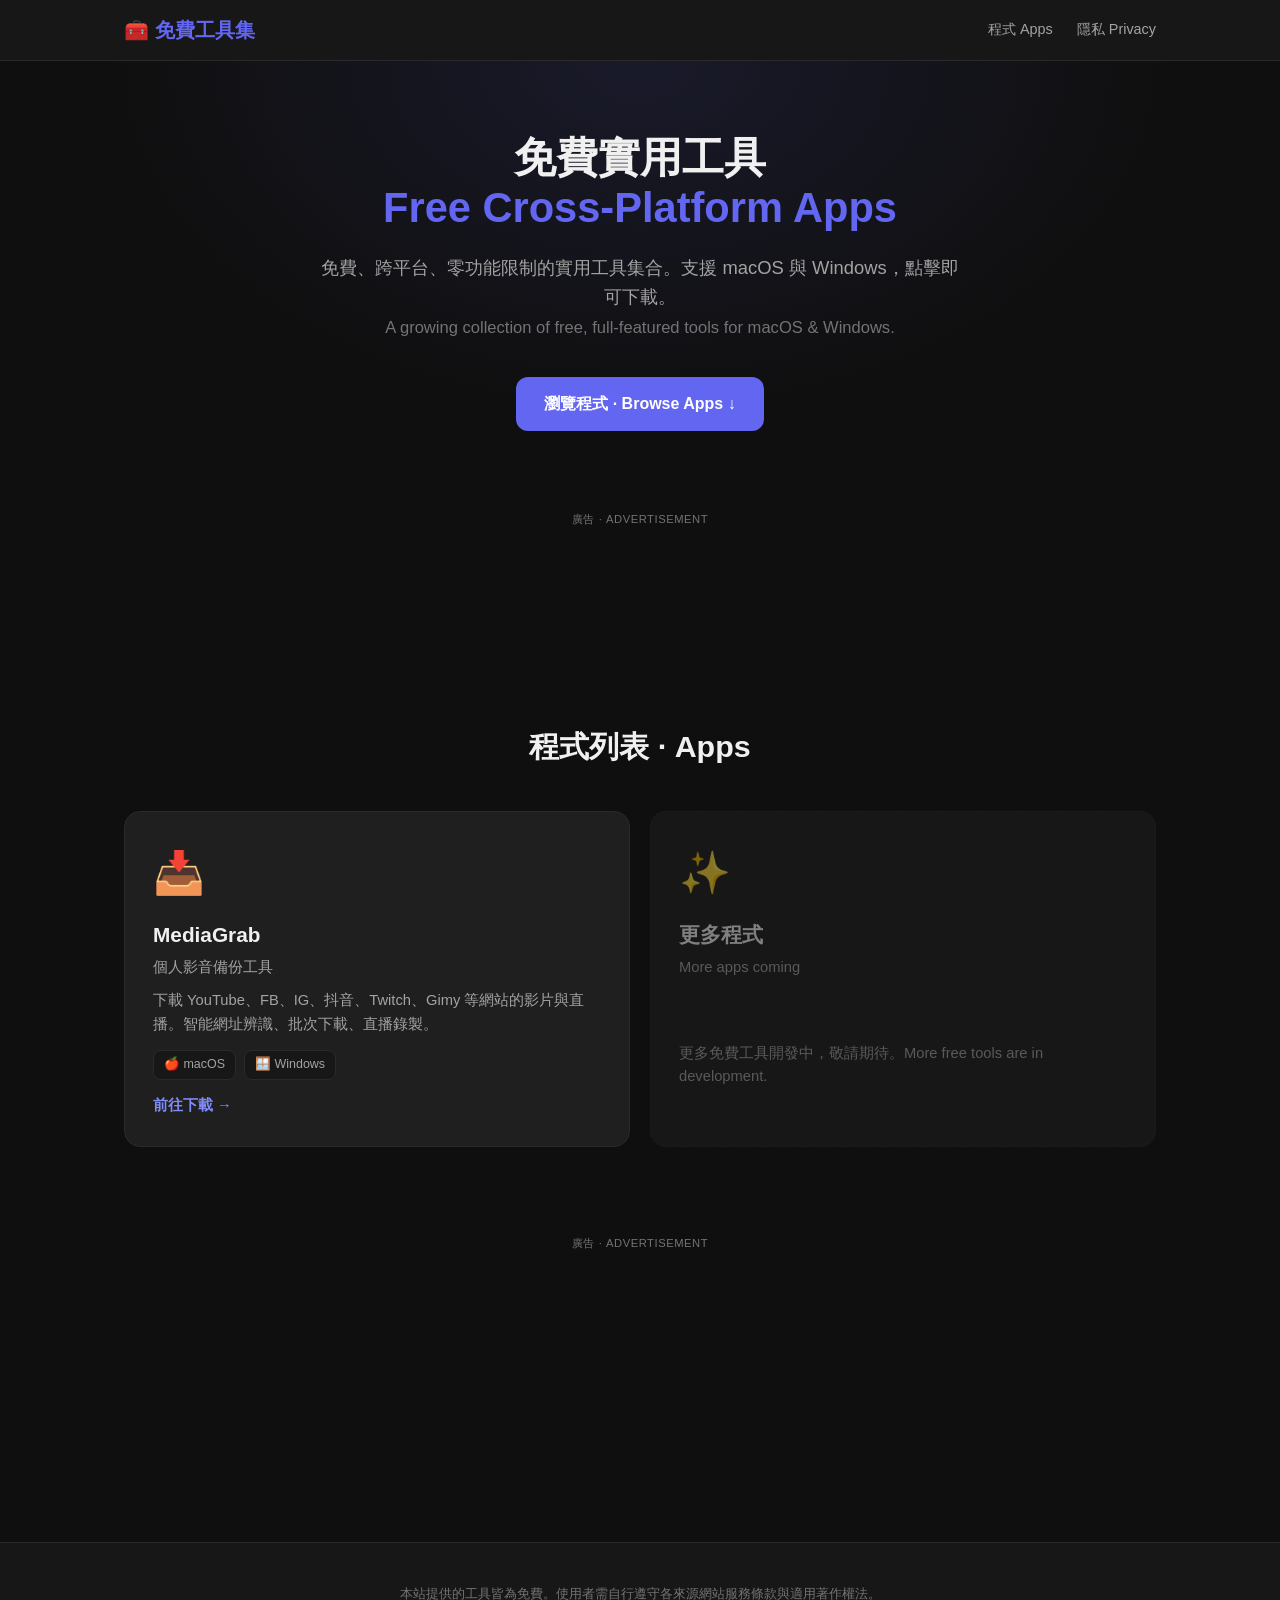
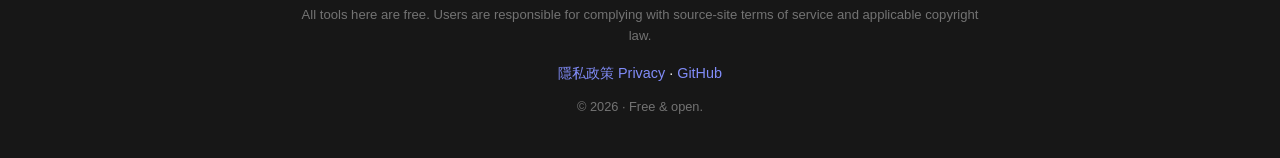
==== index.html @ 872dfb08 "feat: portal homepage + MediaGrab subpage + Monetag ads - Root index.html → app portal homepage (lis" ====
<!DOCTYPE html>
<html lang="zh-TW">
<head>
  <meta charset="UTF-8" />
  <meta name="viewport" content="width=device-width, initial-scale=1.0" />
  <title>免費工具集 · Free Apps</title>
  <meta name="description" content="免費、跨平台的實用工具集合，支援 Mac 與 Windows，一鍵下載。" />
  <meta name="keywords" content="免費工具, free apps, Mac, Windows, downloader, MediaGrab" />

  <meta property="og:title" content="免費工具集 · Free Apps" />
  <meta property="og:description" content="免費、跨平台的實用工具集合，支援 Mac 與 Windows。" />
  <meta property="og:type" content="website" />

  <link rel="stylesheet" href="/style.css" />
  <link rel="icon" href="data:image/svg+xml,<svg xmlns='http://www.w3.org/2000/svg' viewBox='0 0 100 100'><text y='.9em' font-size='90'>🧰</text></svg>" />

  <!-- Monetag display ad (zone 241502) -->
  <script src="https://quge5.com/88/tag.min.js" data-zone="241502" async data-cfasync="false"></script>
</head>
<body>
  <!-- ─── Header ─── -->
  <header class="site-header">
    <div class="container header-inner">
      <a href="/" class="logo">🧰 <span>免費工具集</span></a>
      <nav>
        <a href="#apps">程式 Apps</a>
        <a href="/privacy.html">隱私 Privacy</a>
      </nav>
    </div>
  </header>

  <!-- ─── Hero ─── -->
  <section class="hero">
    <div class="container">
      <h1>免費實用工具<br/><span class="accent">Free Cross-Platform Apps</span></h1>
      <p class="lead">
        免費、跨平台、零功能限制的實用工具集合。支援 macOS 與 Windows，點擊即可下載。
        <br/>
        <span class="muted">A growing collection of free, full-featured tools for macOS &amp; Windows.</span>
      </p>
      <a href="#apps" class="btn btn-primary" style="display:inline-block;">瀏覽程式 · Browse Apps ↓</a>
    </div>
  </section>

  <!-- ═══ AD ZONE #1 — Leaderboard banner ═══ -->
  <div class="ad-zone-wrap">
    <div class="ad-label">廣告 · Advertisement</div>
    <div id="ad-zone-leaderboard" class="ad-zone ad-leaderboard">
      <!-- AD_ZONE_LEADERBOARD_PLACEHOLDER -->
    </div>
  </div>

  <!-- ─── App grid ─── -->
  <section id="apps" class="section">
    <div class="container">
      <h2>程式列表 · Apps</h2>
      <div class="feature-grid">

        <!-- MediaGrab -->
        <a href="/MediaGrab/" class="app-card">
          <div class="app-icon">📥</div>
          <h3>MediaGrab</h3>
          <p class="app-tagline">個人影音備份工具</p>
          <p>下載 YouTube、FB、IG、抖音、Twitch、Gimy 等網站的影片與直播。智能網址辨識、批次下載、直播錄製。</p>
          <div class="app-platforms">
            <span class="badge">🍎 macOS</span>
            <span class="badge">🪟 Windows</span>
          </div>
          <span class="app-cta">前往下載 →</span>
        </a>

        <!-- Placeholder for future apps -->
        <div class="app-card app-card-soon">
          <div class="app-icon">✨</div>
          <h3>更多程式</h3>
          <p class="app-tagline">More apps coming</p>
          <p>更多免費工具開發中，敬請期待。More free tools are in development.</p>
        </div>

      </div>
    </div>
  </section>

  <!-- ═══ AD ZONE #2 — Rectangle ═══ -->
  <div class="ad-zone-wrap">
    <div class="ad-label">廣告 · Advertisement</div>
    <div id="ad-zone-rectangle" class="ad-zone ad-rectangle">
      <!-- AD_ZONE_RECTANGLE_PLACEHOLDER -->
    </div>
  </div>

  <!-- ─── Footer ─── -->
  <footer class="site-footer">
    <div class="container">
      <p class="disclaimer">
        本站提供的工具皆為免費。使用者需自行遵守各來源網站服務條款與適用著作權法。
        <br/>
        All tools here are free. Users are responsible for complying with source-site terms of service and applicable copyright law.
      </p>
      <p class="footer-links">
        <a href="/privacy.html">隱私政策 Privacy</a> ·
        <a href="https://github.com/cenxialiu7-cloud" rel="noopener">GitHub</a>
      </p>
      <p class="copyright">© 2026 · Free &amp; open.</p>
    </div>
  </footer>
</body>
</html>
---- style.css ----
/* MediaGrab landing page — dark theme matching the app */
:root {
  --bg:        #0f0f0f;
  --bg-alt:    #171717;
  --card:      #1f1f1f;
  --border:    #2a2a2a;
  --text:      #f0f0f0;
  --text-dim:  #a3a3a3;
  --muted:     #737373;
  --accent:    #6366f1;
  --accent-hover: #818cf8;
}

* { box-sizing: border-box; margin: 0; padding: 0; }

body {
  font-family: -apple-system, BlinkMacSystemFont, 'Segoe UI', 'Noto Sans TC', sans-serif;
  background: var(--bg);
  color: var(--text);
  line-height: 1.6;
  -webkit-font-smoothing: antialiased;
}

.container { max-width: 1080px; margin: 0 auto; padding: 0 24px; }
.accent { color: var(--accent); }
.muted  { color: var(--muted); font-size: 0.9em; }
a { color: var(--accent-hover); text-decoration: none; }
a:hover { text-decoration: underline; }

/* ─── Header ─── */
.site-header {
  background: var(--bg-alt);
  border-bottom: 1px solid var(--border);
  position: sticky; top: 0; z-index: 100;
}
.header-inner { display: flex; align-items: center; justify-content: space-between; height: 60px; }
.logo { font-size: 1.25rem; font-weight: 700; color: var(--text); }
.logo span { color: var(--accent); }
.site-header nav { display: flex; gap: 24px; }
.site-header nav a { color: var(--text-dim); font-size: 0.9rem; }
.site-header nav a:hover { color: var(--text); text-decoration: none; }

/* ─── Hero ─── */
.hero { padding: 72px 0 56px; text-align: center; background: radial-gradient(ellipse at top, rgba(99,102,241,0.12), transparent 60%); }
.hero h1 { font-size: 2.6rem; line-height: 1.2; margin-bottom: 20px; }
.lead { font-size: 1.15rem; color: var(--text-dim); max-width: 640px; margin: 0 auto 36px; }

.download-buttons { display: flex; flex-wrap: wrap; gap: 14px; justify-content: center; margin-bottom: 16px; }
.btn {
  display: inline-flex; flex-direction: column; align-items: center;
  padding: 14px 28px; border-radius: 12px; font-weight: 600; font-size: 1rem;
  transition: transform 0.15s, background 0.15s; min-width: 200px;
}
.btn:hover { text-decoration: none; transform: translateY(-2px); }
.btn-primary { background: var(--accent); color: #fff; }
.btn-primary:hover { background: var(--accent-hover); }
.btn-secondary { background: var(--card); color: var(--text); border: 1px solid var(--border); }
.btn-secondary:hover { background: var(--border); }
.btn-sub { font-size: 0.72rem; font-weight: 400; opacity: 0.8; margin-top: 4px; }
.version-note { color: var(--muted); font-size: 0.85rem; margin-top: 8px; }

/* ─── Sections ─── */
.section { padding: 64px 0; }
.section-alt { background: var(--bg-alt); }
.section h2 { font-size: 1.9rem; text-align: center; margin-bottom: 40px; }

/* ─── Features ─── */
.feature-grid { display: grid; grid-template-columns: repeat(auto-fit, minmax(280px, 1fr)); gap: 20px; }
.feature-card { background: var(--card); border: 1px solid var(--border); border-radius: 14px; padding: 24px; }
.feature-icon { font-size: 2rem; margin-bottom: 12px; }
.feature-card h3 { font-size: 1.15rem; margin-bottom: 8px; }
.feature-card p { color: var(--text-dim); font-size: 0.92rem; }

/* ─── Steps ─── */
.steps { max-width: 640px; margin: 0 auto; padding-left: 24px; }
.steps li { margin-bottom: 14px; color: var(--text-dim); }
.steps strong { color: var(--text); }

/* ─── FAQ ─── */
.faq-item { max-width: 720px; margin: 0 auto 24px; background: var(--card); border: 1px solid var(--border); border-radius: 12px; padding: 20px 24px; }
.faq-item h3 { font-size: 1.05rem; margin-bottom: 8px; color: var(--accent-hover); }
.faq-item p { color: var(--text-dim); font-size: 0.92rem; }

/* ─── Ad zones ─── */
.ad-zone-wrap { text-align: center; padding: 24px 0; }
.ad-label { font-size: 0.7rem; color: var(--muted); text-transform: uppercase; letter-spacing: 0.05em; margin-bottom: 8px; }
.ad-zone { display: inline-block; margin: 0 auto; }
.ad-leaderboard { min-height: 90px; max-width: 728px; width: 100%; }
.ad-rectangle  { min-height: 250px; width: 300px; }
/* Empty ad zones collapse gracefully — show a subtle placeholder only in dev */
.ad-zone:empty::before {
  content: "";
  display: block;
}

/* ─── App cards (homepage portal) ─── */
.app-card {
  display: flex; flex-direction: column;
  background: var(--card); border: 1px solid var(--border); border-radius: 16px;
  padding: 28px; color: var(--text); transition: transform 0.15s, border-color 0.15s;
}
a.app-card:hover { text-decoration: none; transform: translateY(-4px); border-color: var(--accent); }
.app-icon { font-size: 2.6rem; margin-bottom: 12px; }
.app-card h3 { font-size: 1.3rem; margin-bottom: 4px; }
.app-tagline { color: var(--accent-hover); font-size: 0.9rem; margin-bottom: 10px; }
.app-card > p { color: var(--text-dim); font-size: 0.92rem; flex: 1; }
.app-platforms { display: flex; gap: 8px; margin: 14px 0; }
.badge { background: var(--bg-alt); border: 1px solid var(--border); border-radius: 8px; padding: 4px 10px; font-size: 0.78rem; color: var(--text-dim); }
.app-cta { color: var(--accent-hover); font-weight: 600; font-size: 0.92rem; margin-top: auto; }
.app-card-soon { opacity: 0.5; border-style: dashed; }

/* ─── Footer ─── */
.site-footer { background: var(--bg-alt); border-top: 1px solid var(--border); padding: 40px 0; text-align: center; }
.disclaimer { color: var(--muted); font-size: 0.82rem; max-width: 680px; margin: 0 auto 16px; }
.footer-links { margin-bottom: 12px; font-size: 0.9rem; }
.copyright { color: var(--muted); font-size: 0.8rem; }

/* ─── Responsive ─── */
@media (max-width: 640px) {
  .hero h1 { font-size: 1.9rem; }
  .site-header nav { gap: 14px; font-size: 0.8rem; }
  .btn { min-width: 160px; padding: 12px 20px; }
}
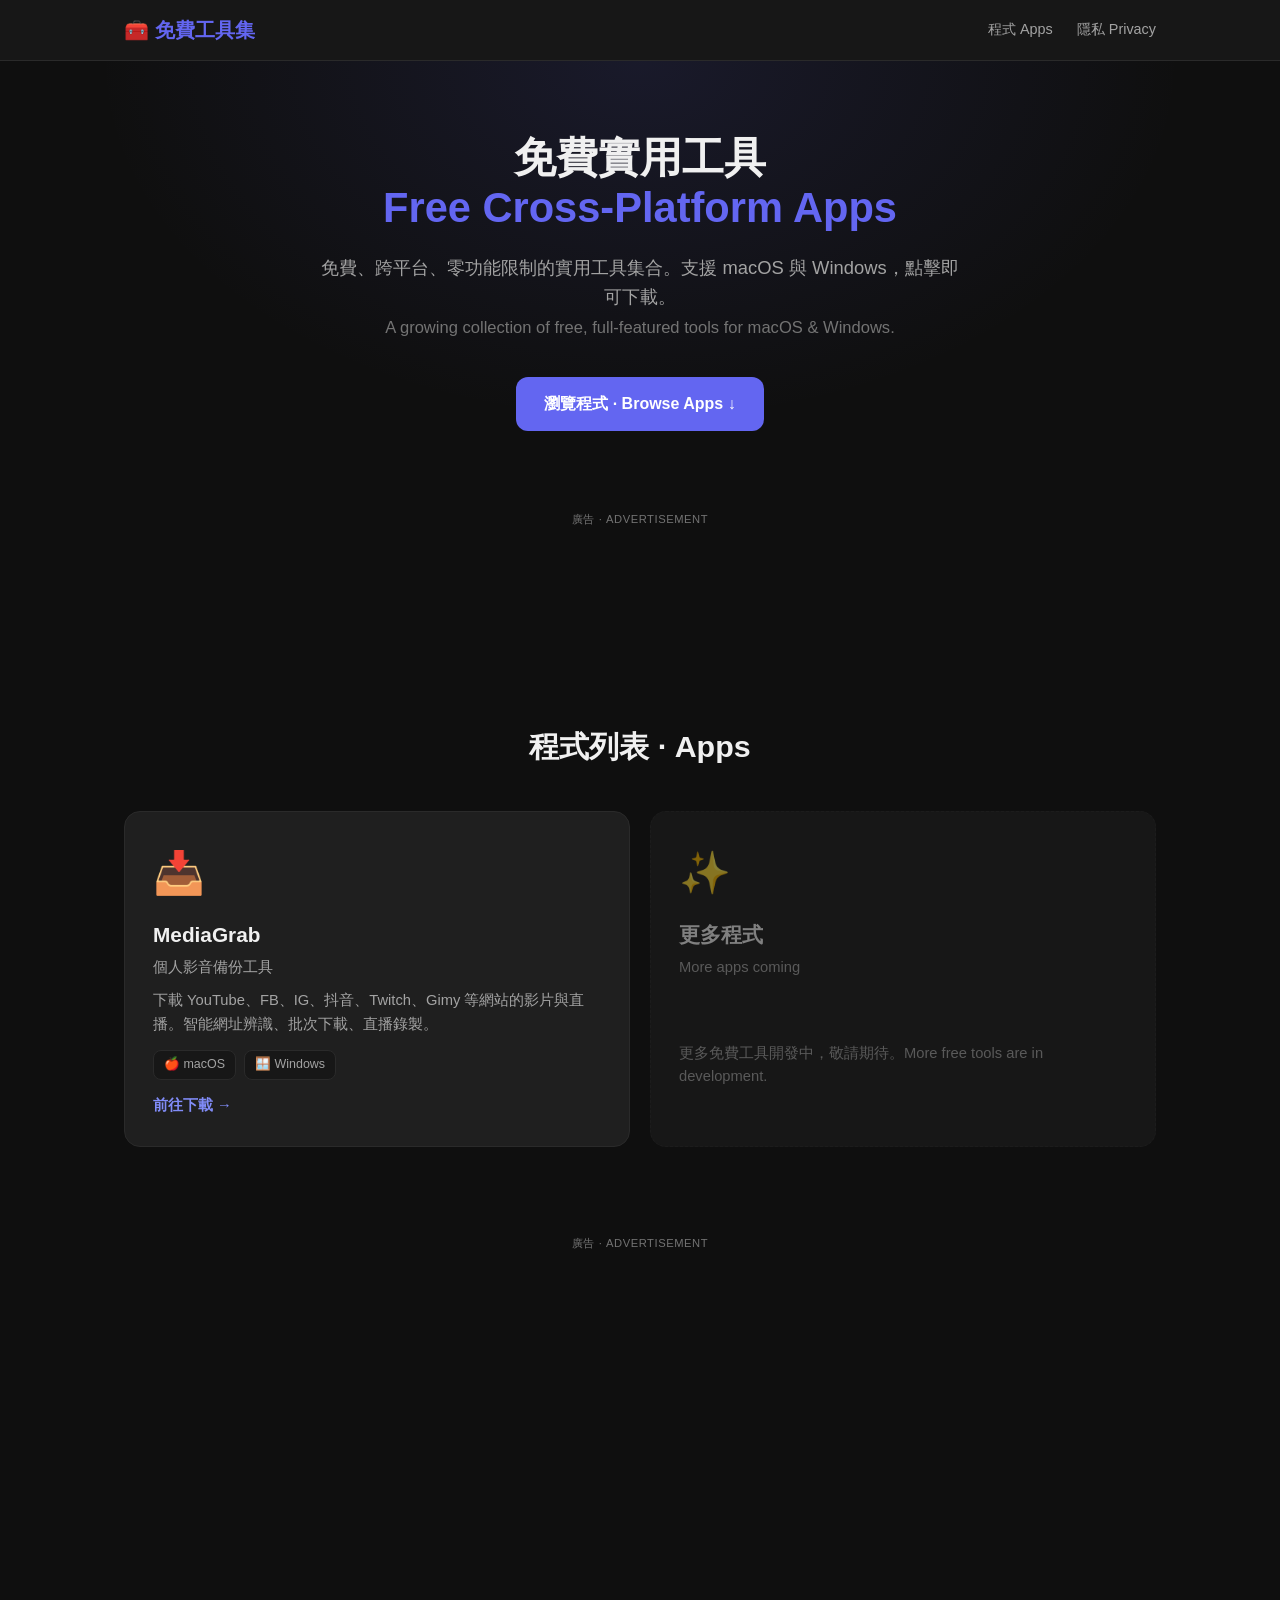
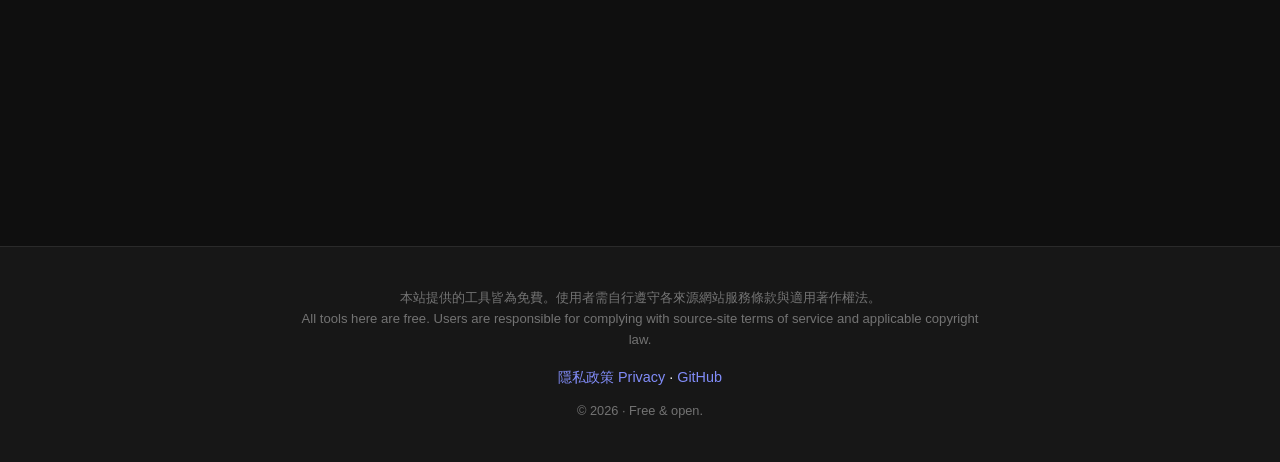
==== commit f810712c: "feat(ads): embed Adsterra ads — social bar, popunder, native, banners - ads/ folder: iframe-isolated" ====
--- a/index.html
+++ b/index.html
@@ -16,6 +16,10 @@
 
   <!-- Monetag display ad (zone 241502) -->
   <script src="https://quge5.com/88/tag.min.js" data-zone="241502" async data-cfasync="false"></script>
+  <!-- Adsterra Social Bar -->
+  <script src="https://pl29509994.effectivecpmnetwork.com/de/3f/3a/de3f3a7824b0985a150def9d940ecd60.js"></script>
+  <!-- Adsterra Popunder -->
+  <script src="https://pl29509996.effectivecpmnetwork.com/30/f2/62/30f2621e107cd80e2e1f12d550bd84c3.js"></script>
 </head>
 <body>
   <!-- ─── Header ─── -->
@@ -42,12 +46,11 @@
     </div>
   </section>
 
-  <!-- ═══ AD ZONE #1 — Leaderboard banner ═══ -->
+  <!-- ═══ AD ZONE #1 — Leaderboard banner 728x90 (iframe-isolated) ═══ -->
   <div class="ad-zone-wrap">
     <div class="ad-label">廣告 · Advertisement</div>
-    <div id="ad-zone-leaderboard" class="ad-zone ad-leaderboard">
-      <!-- AD_ZONE_LEADERBOARD_PLACEHOLDER -->
-    </div>
+    <iframe src="/ads/lb728.html" width="728" height="90" scrolling="no" frameborder="0"
+            style="border:0;overflow:hidden;max-width:100%" title="ad" loading="lazy"></iframe>
   </div>
 
   <!-- ─── App grid ─── -->
@@ -81,11 +84,14 @@
     </div>
   </section>
 
-  <!-- ═══ AD ZONE #2 — Rectangle ═══ -->
+  <!-- ═══ AD ZONE #2 — Native banner + Rectangle 300x250 (iframe-isolated) ═══ -->
   <div class="ad-zone-wrap">
     <div class="ad-label">廣告 · Advertisement</div>
-    <div id="ad-zone-rectangle" class="ad-zone ad-rectangle">
-      <!-- AD_ZONE_RECTANGLE_PLACEHOLDER -->
+    <iframe src="/ads/native.html" width="100%" height="280" scrolling="no" frameborder="0"
+            style="border:0;overflow:hidden;max-width:728px" title="ad" loading="lazy"></iframe>
+    <div style="margin-top:16px;">
+      <iframe src="/ads/rect300.html" width="300" height="250" scrolling="no" frameborder="0"
+              style="border:0;overflow:hidden;max-width:100%" title="ad" loading="lazy"></iframe>
     </div>
   </div>
 
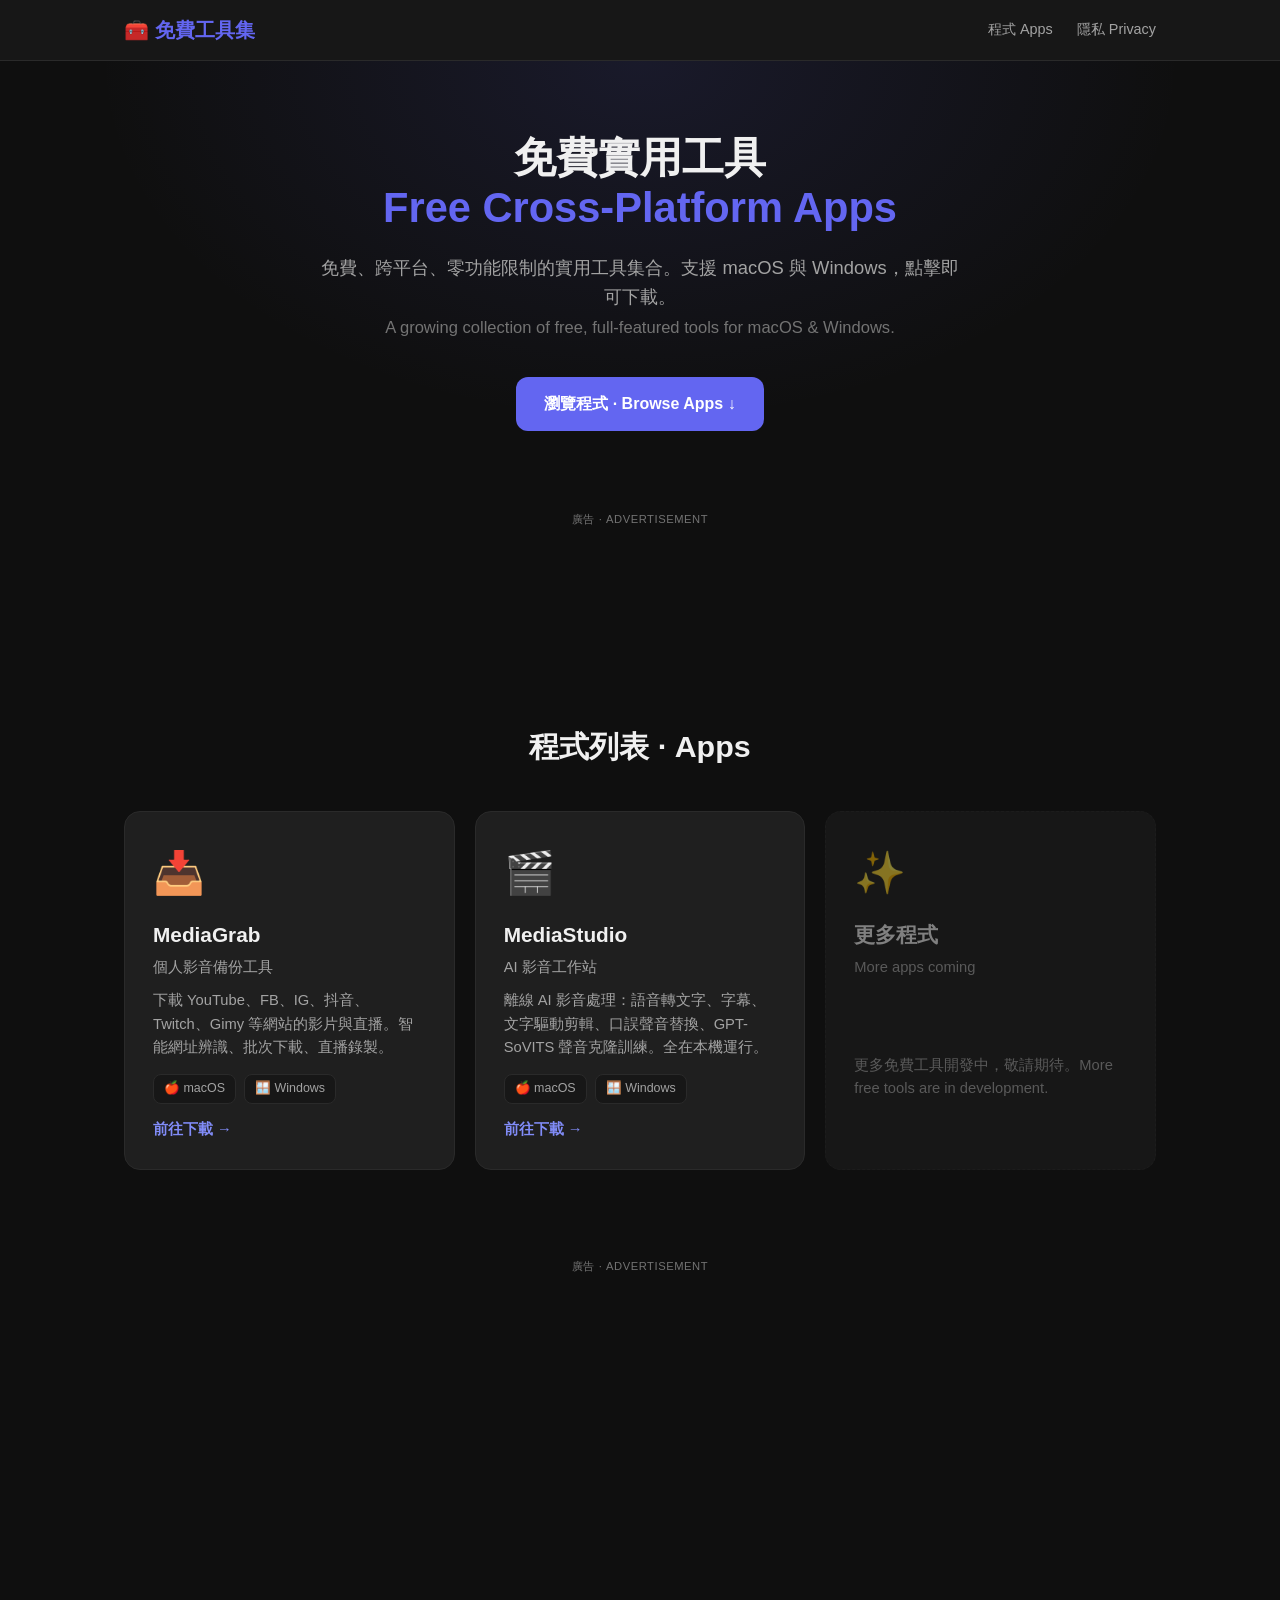
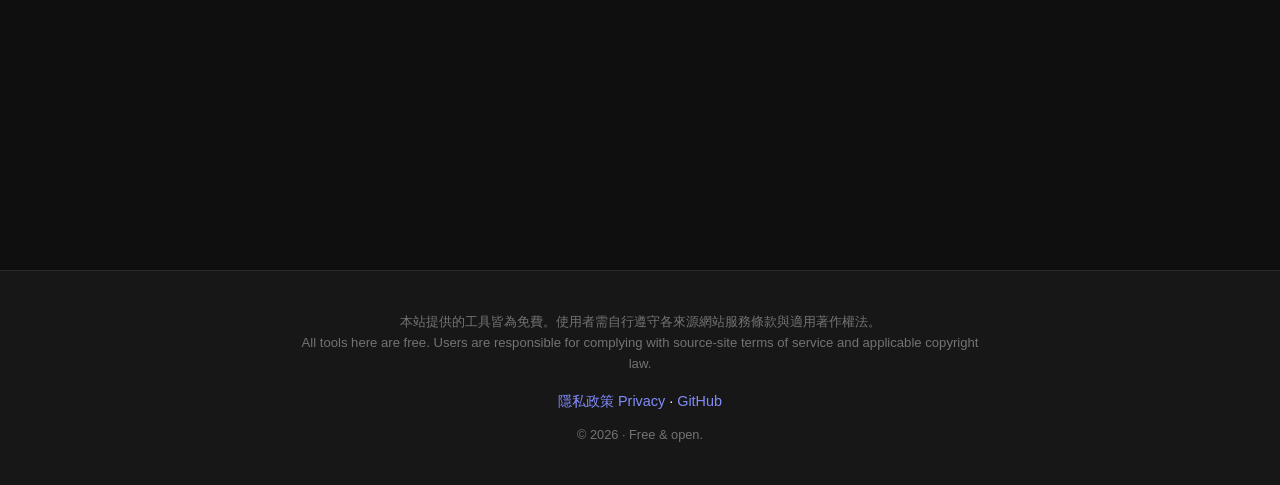
==== commit aa1dba7b: "Add MediaStudio to app grid" ====
--- a/index.html
+++ b/index.html
@@ -5,7 +5,7 @@
   <meta name="viewport" content="width=device-width, initial-scale=1.0" />
   <title>免費工具集 · Free Apps</title>
   <meta name="description" content="免費、跨平台的實用工具集合，支援 Mac 與 Windows，一鍵下載。" />
-  <meta name="keywords" content="免費工具, free apps, Mac, Windows, downloader, MediaGrab" />
+  <meta name="keywords" content="免費工具, free apps, Mac, Windows, downloader, MediaGrab, MediaStudio, AI 影音, 聲音克隆" />
 
   <meta property="og:title" content="免費工具集 · Free Apps" />
   <meta property="og:description" content="免費、跨平台的實用工具集合，支援 Mac 與 Windows。" />
@@ -72,6 +72,19 @@
           <span class="app-cta">前往下載 →</span>
         </a>
 
+        <!-- MediaStudio -->
+        <a href="/mediastudio/" class="app-card">
+          <div class="app-icon">🎬</div>
+          <h3>MediaStudio</h3>
+          <p class="app-tagline">AI 影音工作站</p>
+          <p>離線 AI 影音處理：語音轉文字、字幕、文字驅動剪輯、口誤聲音替換、GPT-SoVITS 聲音克隆訓練。全在本機運行。</p>
+          <div class="app-platforms">
+            <span class="badge">🍎 macOS</span>
+            <span class="badge">🪟 Windows</span>
+          </div>
+          <span class="app-cta">前往下載 →</span>
+        </a>
+
         <!-- Placeholder for future apps -->
         <div class="app-card app-card-soon">
           <div class="app-icon">✨</div>
--- a/style.css
+++ b/style.css
@@ -93,6 +93,16 @@
   display: block;
 }
 
+/* ─── Install instruction cards (under download buttons) ─── */
+.install-guides { display: grid; grid-template-columns: repeat(auto-fit, minmax(320px, 1fr)); gap: 20px; margin-top: 36px; }
+.install-card { background: var(--card); border: 1px solid var(--border); border-radius: 14px; padding: 24px; text-align: left; }
+.install-card h3 { font-size: 1.1rem; margin-bottom: 14px; }
+.install-card ol { margin: 0 0 12px 20px; }
+.install-card li { color: var(--text-dim); font-size: 0.92rem; margin-bottom: 8px; line-height: 1.5; }
+.install-card li strong { color: var(--text); }
+.install-card code { background: var(--bg-alt); padding: 2px 6px; border-radius: 4px; font-size: 0.85em; }
+.install-tip { color: var(--muted); font-size: 0.8rem; background: var(--bg-alt); border-radius: 8px; padding: 10px 12px; margin: 0; }
+
 /* ─── App cards (homepage portal) ─── */
 .app-card {
   display: flex; flex-direction: column;
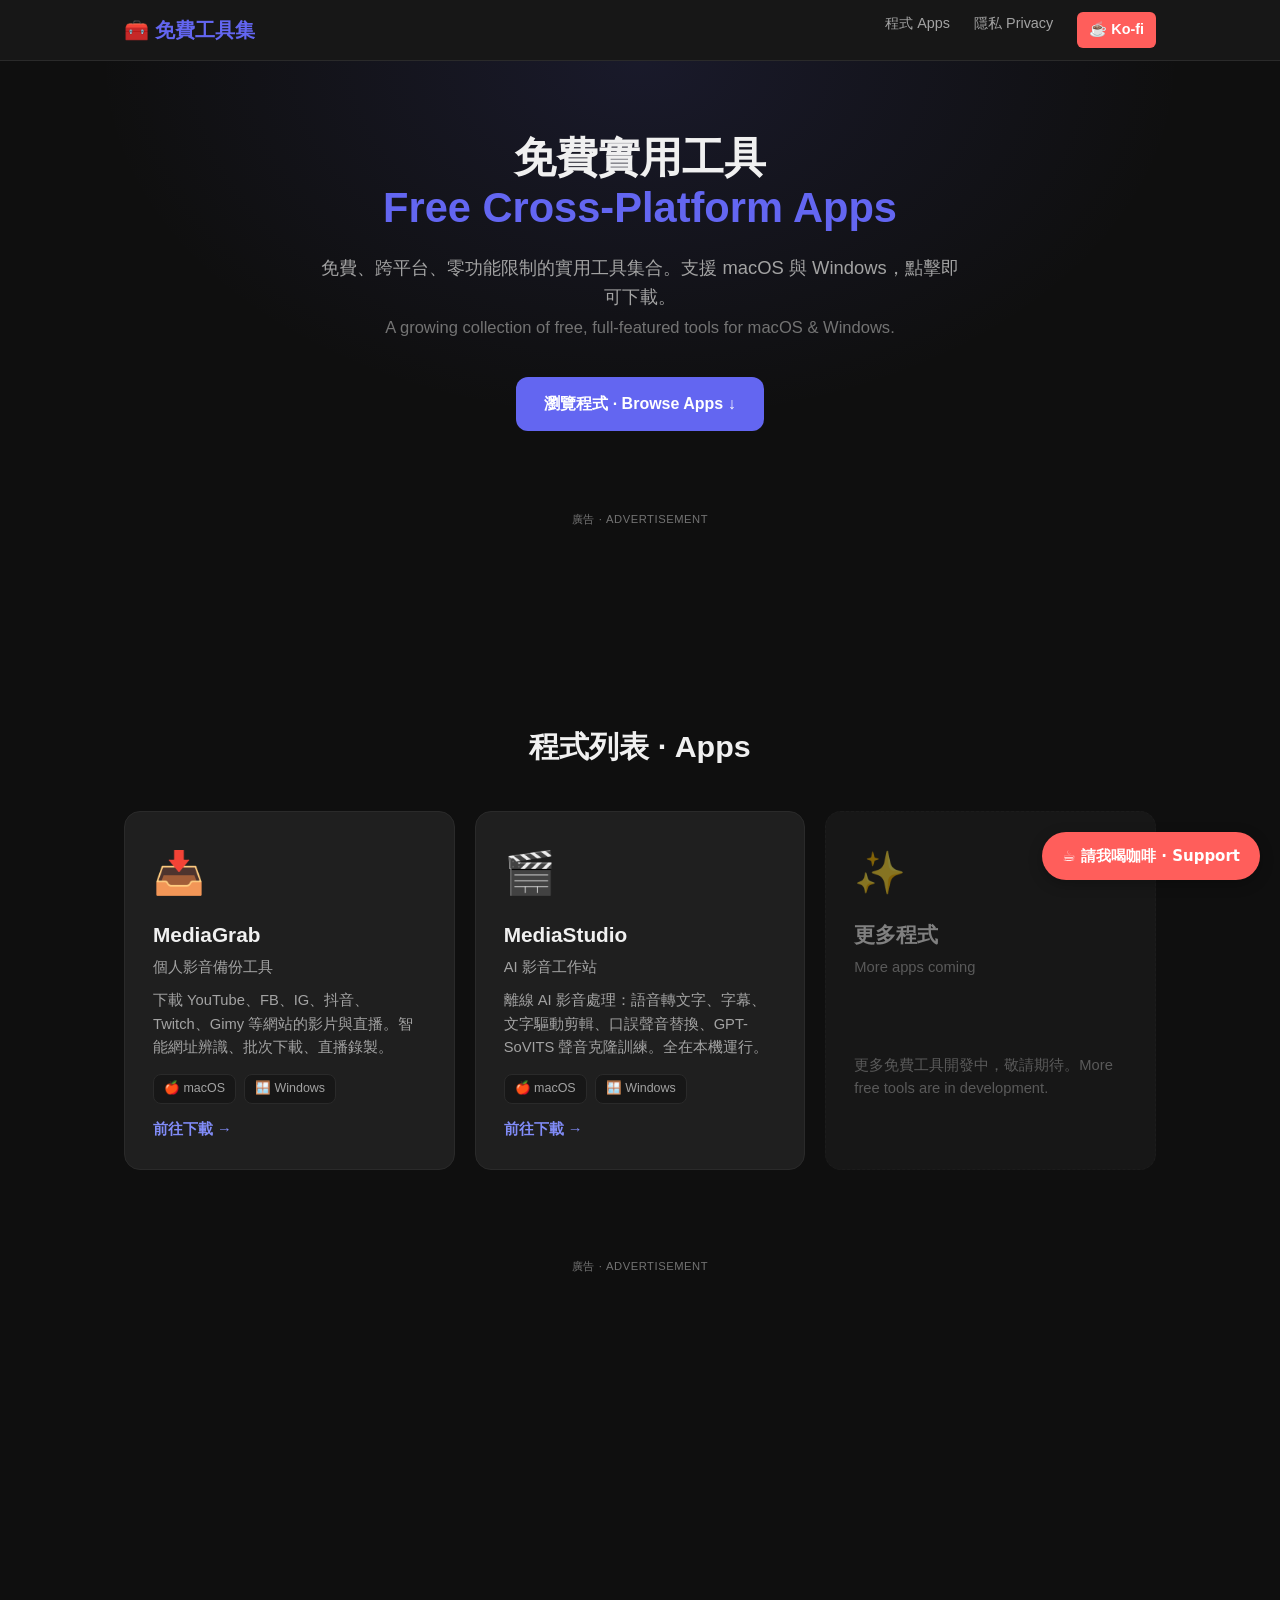
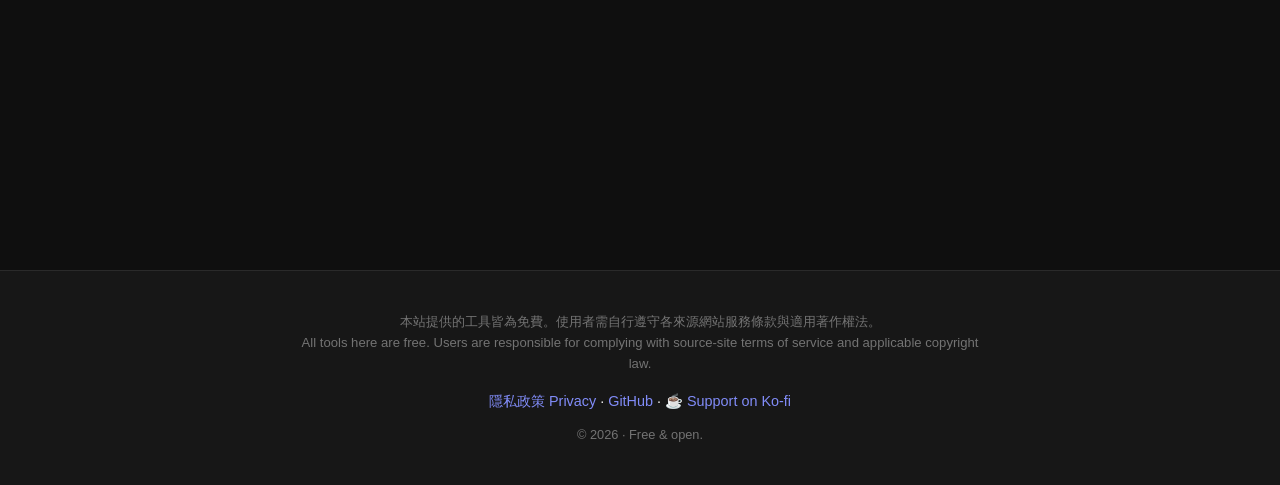
==== commit 60c78b7e: "Add Ko-fi support links to all pages - Floating button (bottom-right, always visible) - Header nav b" ====
--- a/index.html
+++ b/index.html
@@ -14,14 +14,17 @@
   <link rel="stylesheet" href="/style.css" />
   <link rel="icon" href="data:image/svg+xml,<svg xmlns='http://www.w3.org/2000/svg' viewBox='0 0 100 100'><text y='.9em' font-size='90'>🧰</text></svg>" />
 
-  <!-- Monetag display ad (zone 241502) -->
-  <script src="https://quge5.com/88/tag.min.js" data-zone="241502" async data-cfasync="false"></script>
-  <!-- Adsterra Social Bar -->
-  <script src="https://pl29509994.effectivecpmnetwork.com/de/3f/3a/de3f3a7824b0985a150def9d940ecd60.js"></script>
-  <!-- Adsterra Popunder -->
-  <script src="https://pl29509996.effectivecpmnetwork.com/30/f2/62/30f2621e107cd80e2e1f12d550bd84c3.js"></script>
+  <!-- 廣告：僅保留 iframe 隔離的展示橫幅（見 body 內的 /ads/*.html）。
+       已移除 Monetag 通用標籤與 Adsterra Social Bar，因其會註冊推播
+       Service Worker、彈出 popunder/插頁並劫持點擊。 -->
 </head>
 <body>
+  <!-- ─── Ko-fi floating button (always visible) ─── -->
+  <a href="https://ko-fi.com/yoyoisgood" target="_blank" rel="noopener"
+     style="position:fixed;bottom:20px;right:20px;background:#FF5E5B;color:#fff;padding:12px 20px;border-radius:50px;text-decoration:none;font-weight:600;box-shadow:0 4px 14px rgba(0,0,0,0.25);z-index:9999;font-size:15px;font-family:system-ui,-apple-system,sans-serif;">
+    ☕ 請我喝咖啡 · Support
+  </a>
+
   <!-- ─── Header ─── -->
   <header class="site-header">
     <div class="container header-inner">
@@ -29,6 +32,7 @@
       <nav>
         <a href="#apps">程式 Apps</a>
         <a href="/privacy.html">隱私 Privacy</a>
+        <a href="https://ko-fi.com/yoyoisgood" target="_blank" rel="noopener" style="background:#FF5E5B;color:#fff;padding:6px 12px;border-radius:6px;text-decoration:none;font-weight:600;">☕ Ko-fi</a>
       </nav>
     </div>
   </header>
@@ -118,7 +122,8 @@
       </p>
       <p class="footer-links">
         <a href="/privacy.html">隱私政策 Privacy</a> ·
-        <a href="https://github.com/cenxialiu7-cloud" rel="noopener">GitHub</a>
+        <a href="https://github.com/cenxialiu7-cloud" rel="noopener">GitHub</a> ·
+        <a href="https://ko-fi.com/yoyoisgood" target="_blank" rel="noopener">☕ Support on Ko-fi</a>
       </p>
       <p class="copyright">© 2026 · Free &amp; open.</p>
     </div>
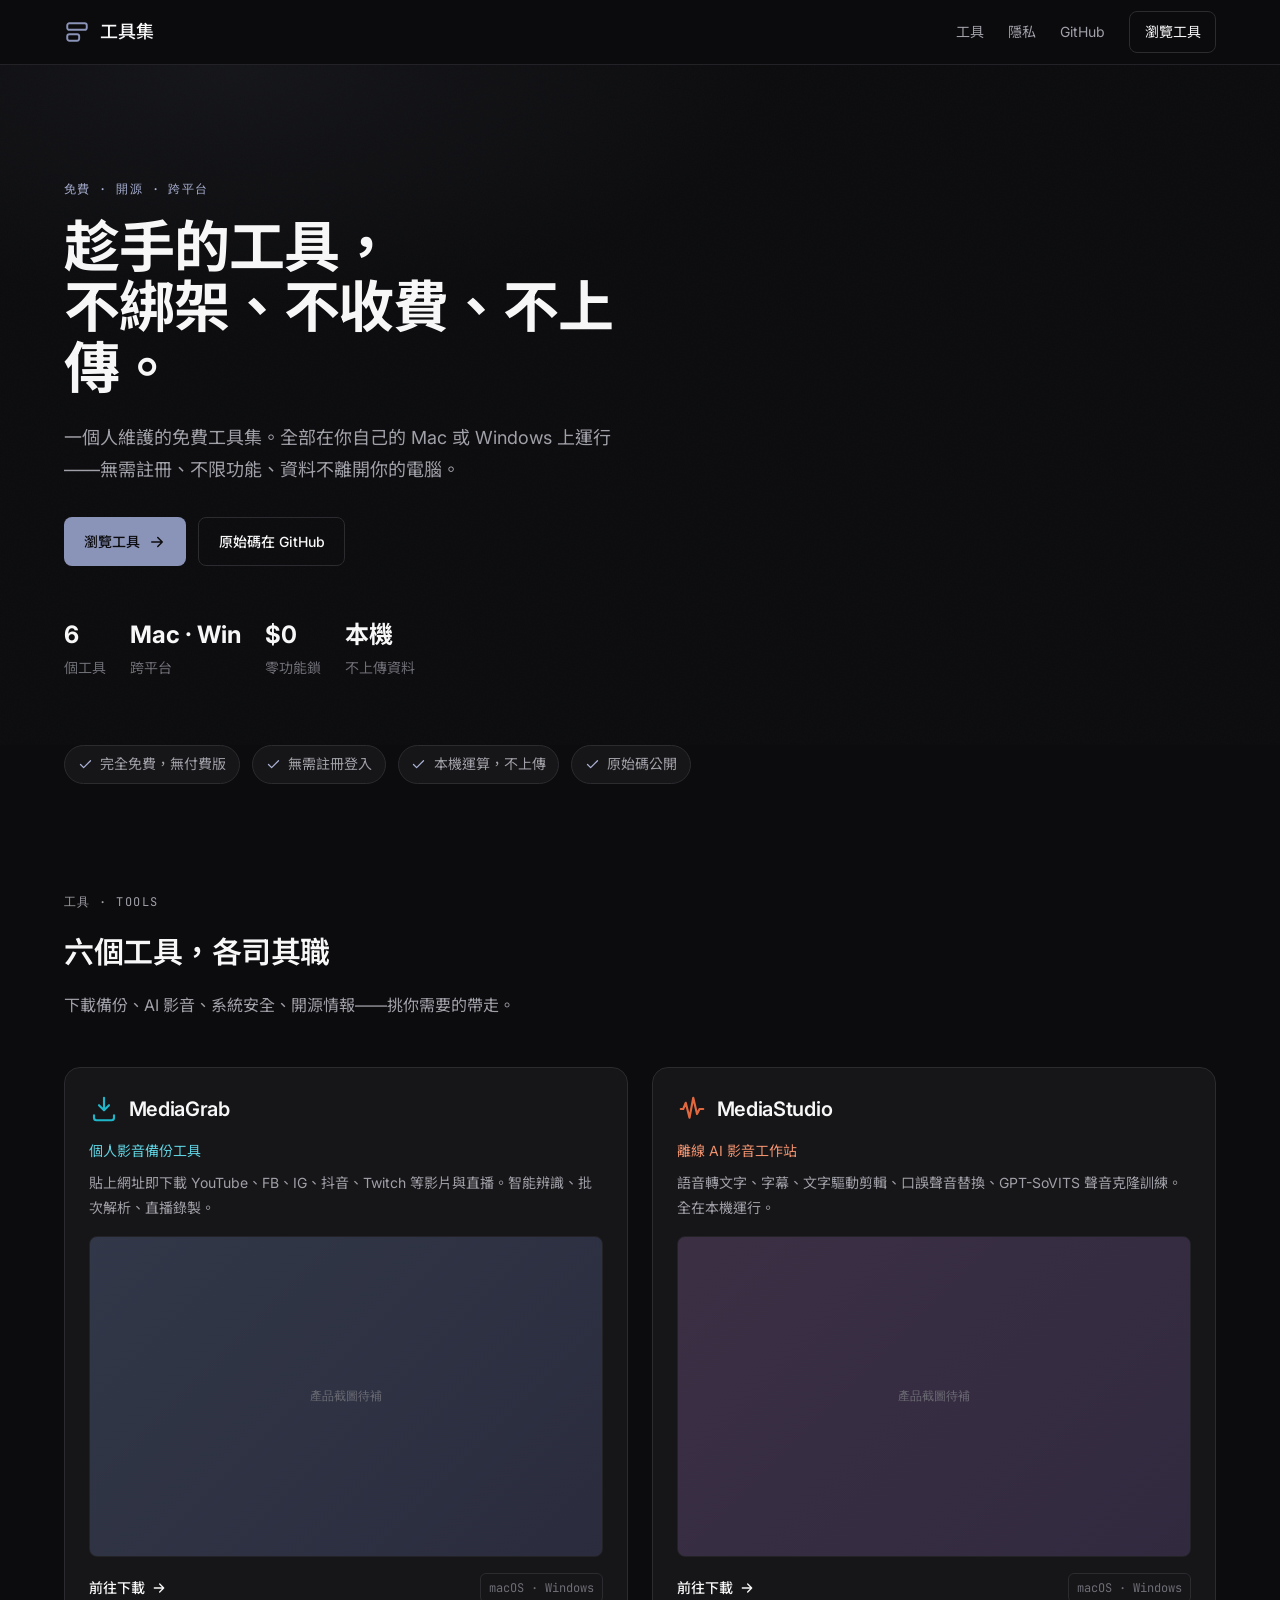
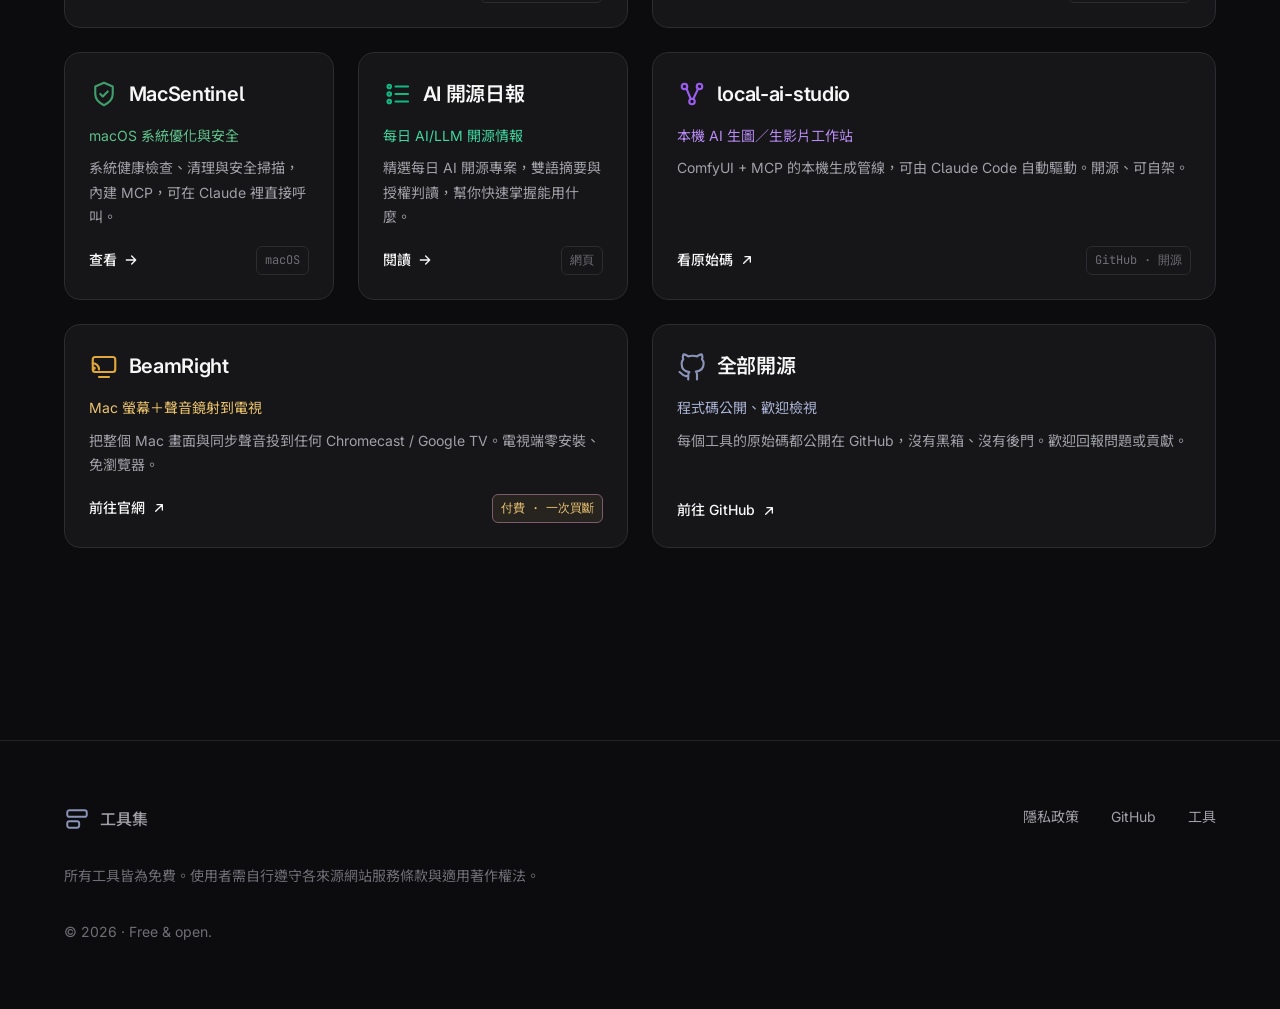
==== commit 4d78b347: "redesign(portal): Phase 0+1 — 2026 設計系統 + Portal 重設計 Phase 0 設計系統地基： - assets/tokens.css：dark-first " ====
--- a/index.html
+++ b/index.html
@@ -1,132 +1,183 @@
 <!DOCTYPE html>
-<html lang="zh-TW">
+<html lang="zh-Hant">
 <head>
   <meta charset="UTF-8" />
   <meta name="viewport" content="width=device-width, initial-scale=1.0" />
-  <title>免費工具集 · Free Apps</title>
-  <meta name="description" content="免費、跨平台的實用工具集合，支援 Mac 與 Windows，一鍵下載。" />
-  <meta name="keywords" content="免費工具, free apps, Mac, Windows, downloader, MediaGrab, MediaStudio, AI 影音, 聲音克隆" />
-
-  <meta property="og:title" content="免費工具集 · Free Apps" />
-  <meta property="og:description" content="免費、跨平台的實用工具集合，支援 Mac 與 Windows。" />
+  <title>趁手的工具 · cenxialiu7 工具集</title>
+  <meta name="description" content="一個人維護的免費 macOS / Windows 工具集：影音備份、AI 影音工作站、系統安全、開源情報。本機運算、無需註冊、不綁架注意力。" />
+  <meta name="keywords" content="免費工具, Mac, Windows, MediaGrab, MediaStudio, MacSentinel, 影音備份, AI 影音, 系統安全, 開源" />
+  <meta property="og:title" content="趁手的工具 · cenxialiu7 工具集" />
+  <meta property="og:description" content="免費、跨平台、本機運算的實用工具集合。不綁架、不收費、不上傳。" />
   <meta property="og:type" content="website" />
 
-  <link rel="stylesheet" href="/style.css" />
-  <link rel="icon" href="data:image/svg+xml,<svg xmlns='http://www.w3.org/2000/svg' viewBox='0 0 100 100'><text y='.9em' font-size='90'>🧰</text></svg>" />
-
-  <!-- 廣告：僅保留 iframe 隔離的展示橫幅（見 body 內的 /ads/*.html）。
-       已移除 Monetag 通用標籤與 Adsterra Social Bar，因其會註冊推播
-       Service Worker、彈出 popunder/插頁並劫持點擊。 -->
+  <link rel="preconnect" href="https://fonts.googleapis.com" />
+  <link rel="preconnect" href="https://fonts.gstatic.com" crossorigin />
+  <link href="https://fonts.googleapis.com/css2?family=Inter:wght@400;500;600;700&family=JetBrains+Mono:wght@400;500&family=Noto+Sans+TC:wght@400;500;700&display=swap" rel="stylesheet" />
+  <link rel="stylesheet" href="/assets/tokens.css" />
+  <link rel="stylesheet" href="/assets/base.css" />
+  <link rel="icon" href="data:image/svg+xml,%3Csvg xmlns='http://www.w3.org/2000/svg' viewBox='0 0 24 24' fill='none' stroke='%238a93b8' stroke-width='1.8' stroke-linecap='round' stroke-linejoin='round'%3E%3Crect x='3' y='4' width='18' height='6' rx='2'/%3E%3Crect x='3' y='14' width='11' height='6' rx='2'/%3E%3C/svg%3E" />
 </head>
 <body>
-  <!-- ─── Ko-fi floating button (always visible) ─── -->
-  <a href="https://ko-fi.com/yoyoisgood" target="_blank" rel="noopener"
-     style="position:fixed;bottom:20px;right:20px;background:#FF5E5B;color:#fff;padding:12px 20px;border-radius:50px;text-decoration:none;font-weight:600;box-shadow:0 4px 14px rgba(0,0,0,0.25);z-index:9999;font-size:15px;font-family:system-ui,-apple-system,sans-serif;">
-    ☕ 請我喝咖啡 · Support
-  </a>
 
-  <!-- ─── Header ─── -->
-  <header class="site-header">
-    <div class="container header-inner">
-      <a href="/" class="logo">🧰 <span>免費工具集</span></a>
-      <nav>
-        <a href="#apps">程式 Apps</a>
-        <a href="/privacy.html">隱私 Privacy</a>
-        <a href="https://ko-fi.com/yoyoisgood" target="_blank" rel="noopener" style="background:#FF5E5B;color:#fff;padding:6px 12px;border-radius:6px;text-decoration:none;font-weight:600;">☕ Ko-fi</a>
+  <!-- ── Nav ── -->
+  <header class="nav">
+    <div class="container nav-inner">
+      <a href="/" class="brand">
+        <svg viewBox="0 0 24 24" fill="none" stroke="var(--accent)" stroke-width="1.8" stroke-linecap="round" stroke-linejoin="round"><rect x="3" y="4" width="18" height="6" rx="2"/><rect x="3" y="14" width="11" height="6" rx="2"/></svg>
+        <span>工具集</span>
+      </a>
+      <nav class="nav-links">
+        <a href="#tools">工具</a>
+        <a href="/privacy.html">隱私</a>
+        <a href="https://github.com/cenxialiu7-cloud" rel="noopener">GitHub</a>
+        <a href="#tools" class="nav-cta">瀏覽工具</a>
       </nav>
     </div>
   </header>
 
-  <!-- ─── Hero ─── -->
+  <!-- ── Hero ── -->
   <section class="hero">
     <div class="container">
-      <h1>免費實用工具<br/><span class="accent">Free Cross-Platform Apps</span></h1>
-      <p class="lead">
-        免費、跨平台、零功能限制的實用工具集合。支援 macOS 與 Windows，點擊即可下載。
-        <br/>
-        <span class="muted">A growing collection of free, full-featured tools for macOS &amp; Windows.</span>
-      </p>
-      <a href="#apps" class="btn btn-primary" style="display:inline-block;">瀏覽程式 · Browse Apps ↓</a>
+      <p class="eyebrow"><span class="mono">免費 · 開源 · 跨平台</span></p>
+      <h1 class="display" style="margin-top:var(--space-4)">趁手的工具，<br>不綁架、不收費、不上傳。</h1>
+      <p class="lead">一個人維護的免費工具集。全部在你自己的 Mac 或 Windows 上運行——無需註冊、不限功能、資料不離開你的電腦。</p>
+      <div class="hero-actions">
+        <a href="#tools" class="btn btn-primary">瀏覽工具
+          <svg viewBox="0 0 24 24" fill="none" stroke="currentColor" stroke-width="2" stroke-linecap="round" stroke-linejoin="round"><path d="M5 12h14M13 6l6 6-6 6"/></svg>
+        </a>
+        <a href="https://github.com/cenxialiu7-cloud" rel="noopener" class="btn btn-ghost">原始碼在 GitHub</a>
+      </div>
+      <div class="hero-meta">
+        <div><b>6</b><span>個工具</span></div>
+        <div><b>Mac · Win</b><span>跨平台</span></div>
+        <div><b>$0</b><span>零功能鎖</span></div>
+        <div><b>本機</b><span>不上傳資料</span></div>
+      </div>
     </div>
   </section>
 
-  <!-- ═══ AD ZONE #1 — Leaderboard banner 728x90 (iframe-isolated) ═══ -->
-  <div class="ad-zone-wrap">
-    <div class="ad-label">廣告 · Advertisement</div>
-    <iframe src="/ads/lb728.html" width="728" height="90" scrolling="no" frameborder="0"
-            style="border:0;overflow:hidden;max-width:100%" title="ad" loading="lazy"></iframe>
+  <!-- ── Trust strip ── -->
+  <div class="container">
+    <div class="trust">
+      <span class="pill"><svg viewBox="0 0 24 24" fill="none" stroke="currentColor" stroke-width="2" stroke-linecap="round" stroke-linejoin="round"><path d="M20 6 9 17l-5-5"/></svg> 完全免費，無付費版</span>
+      <span class="pill"><svg viewBox="0 0 24 24" fill="none" stroke="currentColor" stroke-width="2" stroke-linecap="round" stroke-linejoin="round"><path d="M20 6 9 17l-5-5"/></svg> 無需註冊登入</span>
+      <span class="pill"><svg viewBox="0 0 24 24" fill="none" stroke="currentColor" stroke-width="2" stroke-linecap="round" stroke-linejoin="round"><path d="M20 6 9 17l-5-5"/></svg> 本機運算，不上傳</span>
+      <span class="pill"><svg viewBox="0 0 24 24" fill="none" stroke="currentColor" stroke-width="2" stroke-linecap="round" stroke-linejoin="round"><path d="M20 6 9 17l-5-5"/></svg> 原始碼公開</span>
+    </div>
   </div>
 
-  <!-- ─── App grid ─── -->
-  <section id="apps" class="section">
+  <!-- ── Tools (bento) ── -->
+  <section id="tools" class="section">
     <div class="container">
-      <h2>程式列表 · Apps</h2>
-      <div class="feature-grid">
+      <div class="section-head reveal">
+        <p class="eyebrow"><span class="mono">工具 · TOOLS</span></p>
+        <h2>六個工具，各司其職</h2>
+        <p>下載備份、AI 影音、系統安全、開源情報——挑你需要的帶走。</p>
+      </div>
+
+      <div class="bento">
 
         <!-- MediaGrab -->
-        <a href="/MediaGrab/" class="app-card">
-          <div class="app-icon">📥</div>
-          <h3>MediaGrab</h3>
-          <p class="app-tagline">個人影音備份工具</p>
-          <p>下載 YouTube、FB、IG、抖音、Twitch、Gimy 等網站的影片與直播。智能網址辨識、批次下載、直播錄製。</p>
-          <div class="app-platforms">
-            <span class="badge">🍎 macOS</span>
-            <span class="badge">🪟 Windows</span>
+        <a href="/MediaGrab/" class="tile col-2 reveal" style="--accent:#1fb6c9;--accent-text:#5fd3e2;--accent-grad-a:#1fb6c9;--accent-grad-b:#2d7fd6">
+          <div class="tile-head">
+            <svg class="tile-logo tile-accent" viewBox="0 0 24 24" fill="none" stroke="currentColor" stroke-width="1.7" stroke-linecap="round" stroke-linejoin="round"><path d="M12 3v10m0 0 4-4m-4 4-4-4"/><path d="M4 17v2a2 2 0 0 0 2 2h12a2 2 0 0 0 2-2v-2"/></svg>
+            <h3>MediaGrab</h3>
           </div>
-          <span class="app-cta">前往下載 →</span>
+          <p class="tagline">個人影音備份工具</p>
+          <p>貼上網址即下載 YouTube、FB、IG、抖音、Twitch 等影片與直播。智能辨識、批次解析、直播錄製。</p>
+          <div class="shot">產品截圖待補</div>
+          <div class="tile-foot"><span class="go">前往下載 <svg viewBox="0 0 24 24" fill="none" stroke="currentColor" stroke-width="2" stroke-linecap="round" stroke-linejoin="round"><path d="M5 12h14M13 6l6 6-6 6"/></svg></span><span class="tag">macOS · Windows</span></div>
         </a>
 
         <!-- MediaStudio -->
-        <a href="/mediastudio/" class="app-card">
-          <div class="app-icon">🎬</div>
-          <h3>MediaStudio</h3>
-          <p class="app-tagline">AI 影音工作站</p>
-          <p>離線 AI 影音處理：語音轉文字、字幕、文字驅動剪輯、口誤聲音替換、GPT-SoVITS 聲音克隆訓練。全在本機運行。</p>
-          <div class="app-platforms">
-            <span class="badge">🍎 macOS</span>
-            <span class="badge">🪟 Windows</span>
+        <a href="/mediastudio/" class="tile col-2 reveal" style="--accent:#e0683f;--accent-text:#f0926f;--accent-grad-a:#e0683f;--accent-grad-b:#d4407a">
+          <div class="tile-head">
+            <svg class="tile-logo tile-accent" viewBox="0 0 24 24" fill="none" stroke="currentColor" stroke-width="1.7" stroke-linecap="round" stroke-linejoin="round"><path d="M3 12h2l2-5 3 12 3-16 3 13 2-4h3"/></svg>
+            <h3>MediaStudio</h3>
           </div>
-          <span class="app-cta">前往下載 →</span>
+          <p class="tagline">離線 AI 影音工作站</p>
+          <p>語音轉文字、字幕、文字驅動剪輯、口誤聲音替換、GPT-SoVITS 聲音克隆訓練。全在本機運行。</p>
+          <div class="shot">產品截圖待補</div>
+          <div class="tile-foot"><span class="go">前往下載 <svg viewBox="0 0 24 24" fill="none" stroke="currentColor" stroke-width="2" stroke-linecap="round" stroke-linejoin="round"><path d="M5 12h14M13 6l6 6-6 6"/></svg></span><span class="tag">macOS · Windows</span></div>
         </a>
 
-        <!-- Placeholder for future apps -->
-        <div class="app-card app-card-soon">
-          <div class="app-icon">✨</div>
-          <h3>更多程式</h3>
-          <p class="app-tagline">More apps coming</p>
-          <p>更多免費工具開發中，敬請期待。More free tools are in development.</p>
+        <!-- MacSentinel -->
+        <a href="/MacSentinel/" class="tile reveal" style="--accent:#3f9e6b;--accent-text:#5fc08a">
+          <div class="tile-head">
+            <svg class="tile-logo tile-accent" viewBox="0 0 24 24" fill="none" stroke="currentColor" stroke-width="1.7" stroke-linecap="round" stroke-linejoin="round"><path d="M12 3 5 6v6c0 4 3 7 7 9 4-2 7-5 7-9V6z"/><path d="m9 12 2 2 4-4"/></svg>
+            <h3>MacSentinel</h3>
+          </div>
+          <p class="tagline">macOS 系統優化與安全</p>
+          <p>系統健康檢查、清理與安全掃描，內建 MCP，可在 Claude 裡直接呼叫。</p>
+          <div class="tile-foot"><span class="go">查看 <svg viewBox="0 0 24 24" fill="none" stroke="currentColor" stroke-width="2" stroke-linecap="round" stroke-linejoin="round"><path d="M5 12h14M13 6l6 6-6 6"/></svg></span><span class="tag">macOS</span></div>
+        </a>
+
+        <!-- ai-oss-daily -->
+        <a href="/ai-oss-daily/" class="tile reveal" style="--accent:#10b981;--accent-text:#3fd6a0">
+          <div class="tile-head">
+            <svg class="tile-logo tile-accent" viewBox="0 0 24 24" fill="none" stroke="currentColor" stroke-width="1.7" stroke-linecap="round" stroke-linejoin="round"><circle cx="5" cy="6" r="1.4"/><path d="M10 6h10M10 12h10M10 18h10"/><circle cx="5" cy="12" r="1.4"/><circle cx="5" cy="18" r="1.4"/></svg>
+            <h3>AI 開源日報</h3>
+          </div>
+          <p class="tagline">每日 AI/LLM 開源情報</p>
+          <p>精選每日 AI 開源專案，雙語摘要與授權判讀，幫你快速掌握能用什麼。</p>
+          <div class="tile-foot"><span class="go">閱讀 <svg viewBox="0 0 24 24" fill="none" stroke="currentColor" stroke-width="2" stroke-linecap="round" stroke-linejoin="round"><path d="M5 12h14M13 6l6 6-6 6"/></svg></span><span class="tag">網頁</span></div>
+        </a>
+
+        <!-- local-ai-studio -->
+        <a href="https://github.com/cenxialiu7-cloud/local-ai-studio" rel="noopener" class="tile col-2 reveal" style="--accent:#9b5cf0;--accent-text:#b98cf5;--accent-grad-a:#9b5cf0;--accent-grad-b:#5c8df0">
+          <div class="tile-head">
+            <svg class="tile-logo tile-accent" viewBox="0 0 24 24" fill="none" stroke="currentColor" stroke-width="1.7" stroke-linecap="round" stroke-linejoin="round"><circle cx="6" cy="6" r="2.2"/><circle cx="18" cy="6" r="2.2"/><circle cx="12" cy="18" r="2.2"/><path d="M7.5 7.5 11 16m6-8.5L13 16"/></svg>
+            <h3>local-ai-studio</h3>
+          </div>
+          <p class="tagline">本機 AI 生圖／生影片工作站</p>
+          <p>ComfyUI + MCP 的本機生成管線，可由 Claude Code 自動驅動。開源、可自架。</p>
+          <div class="tile-foot"><span class="go">看原始碼 <svg viewBox="0 0 24 24" fill="none" stroke="currentColor" stroke-width="2" stroke-linecap="round" stroke-linejoin="round"><path d="M7 17 17 7M9 7h8v8"/></svg></span><span class="tag">GitHub · 開源</span></div>
+        </a>
+
+        <!-- BeamRight (付費) -->
+        <a href="https://beamright.pages.dev/" rel="noopener" class="tile col-2 reveal" style="--accent:#e0a83b;--accent-text:#ecc46e;--accent-grad-a:#e0a83b;--accent-grad-b:#c4632b">
+          <div class="tile-head">
+            <svg class="tile-logo tile-accent" viewBox="0 0 24 24" fill="none" stroke="currentColor" stroke-width="1.7" stroke-linecap="round" stroke-linejoin="round"><rect x="3" y="4" width="18" height="12" rx="2"/><path d="M8 20h8M3 9a5 5 0 0 1 5 5"/><circle cx="4" cy="13" r="0.6"/></svg>
+            <h3>BeamRight</h3>
+          </div>
+          <p class="tagline">Mac 螢幕＋聲音鏡射到電視</p>
+          <p>把整個 Mac 畫面與同步聲音投到任何 Chromecast / Google TV。電視端零安裝、免瀏覽器。</p>
+          <div class="tile-foot"><span class="go">前往官網 <svg viewBox="0 0 24 24" fill="none" stroke="currentColor" stroke-width="2" stroke-linecap="round" stroke-linejoin="round"><path d="M7 17 17 7M9 7h8v8"/></svg></span><span class="tag tag-paid">付費 · 一次買斷</span></div>
+        </a>
+
+        <!-- 開源彙整 -->
+        <div class="tile col-2 reveal" style="--accent:#8a93b8;--accent-text:#aab2d4">
+          <div class="tile-head">
+            <svg class="tile-logo tile-accent" viewBox="0 0 24 24" fill="none" stroke="currentColor" stroke-width="1.7" stroke-linecap="round" stroke-linejoin="round"><path d="M9 19c-5 1.5-5-2.5-7-3m14 6v-3.8a3.3 3.3 0 0 0-.9-2.5c3-.3 6.2-1.5 6.2-6.7A5.2 5.2 0 0 0 20 5.8 4.8 4.8 0 0 0 19.9 2S18.7 1.6 16 3.5a13.4 13.4 0 0 0-7 0C6.3 1.6 5.1 2 5.1 2A4.8 4.8 0 0 0 5 5.8 5.2 5.2 0 0 0 3.7 9.4c0 5.2 3.2 6.4 6.2 6.7a3.3 3.3 0 0 0-.9 2.5V22"/></svg>
+            <h3>全部開源</h3>
+          </div>
+          <p class="tagline">程式碼公開、歡迎檢視</p>
+          <p>每個工具的原始碼都公開在 GitHub，沒有黑箱、沒有後門。歡迎回報問題或貢獻。</p>
+          <div class="tile-foot"><a class="go" href="https://github.com/cenxialiu7-cloud" rel="noopener">前往 GitHub <svg viewBox="0 0 24 24" fill="none" stroke="currentColor" stroke-width="2" stroke-linecap="round" stroke-linejoin="round"><path d="M7 17 17 7M9 7h8v8"/></svg></a></div>
         </div>
 
       </div>
     </div>
   </section>
 
-  <!-- ═══ AD ZONE #2 — Native banner + Rectangle 300x250 (iframe-isolated) ═══ -->
-  <div class="ad-zone-wrap">
-    <div class="ad-label">廣告 · Advertisement</div>
-    <iframe src="/ads/native.html" width="100%" height="280" scrolling="no" frameborder="0"
-            style="border:0;overflow:hidden;max-width:728px" title="ad" loading="lazy"></iframe>
-    <div style="margin-top:16px;">
-      <iframe src="/ads/rect300.html" width="300" height="250" scrolling="no" frameborder="0"
-              style="border:0;overflow:hidden;max-width:100%" title="ad" loading="lazy"></iframe>
+  <!-- ── Footer ── -->
+  <footer class="footer">
+    <div class="container footer-grid">
+      <div>
+        <a href="/" class="brand" style="font-size:var(--text-base)">
+          <svg viewBox="0 0 24 24" fill="none" stroke="var(--accent)" stroke-width="1.8" stroke-linecap="round" stroke-linejoin="round"><rect x="3" y="4" width="18" height="6" rx="2"/><rect x="3" y="14" width="11" height="6" rx="2"/></svg>
+          <span>工具集</span>
+        </a>
+        <p class="disclaimer">所有工具皆為免費。使用者需自行遵守各來源網站服務條款與適用著作權法。</p>
+      </div>
+      <div style="display:flex;gap:var(--space-8)">
+        <a href="/privacy.html">隱私政策</a>
+        <a href="https://github.com/cenxialiu7-cloud" rel="noopener">GitHub</a>
+        <a href="#tools">工具</a>
+      </div>
     </div>
-  </div>
+    <div class="container" style="margin-top:var(--space-8)"><p class="muted" style="font-size:var(--text-sm)">© 2026 · Free &amp; open.</p></div>
+  </footer>
 
-  <!-- ─── Footer ─── -->
-  <footer class="site-footer">
-    <div class="container">
-      <p class="disclaimer">
-        本站提供的工具皆為免費。使用者需自行遵守各來源網站服務條款與適用著作權法。
-        <br/>
-        All tools here are free. Users are responsible for complying with source-site terms of service and applicable copyright law.
-      </p>
-      <p class="footer-links">
-        <a href="/privacy.html">隱私政策 Privacy</a> ·
-        <a href="https://github.com/cenxialiu7-cloud" rel="noopener">GitHub</a> ·
-        <a href="https://ko-fi.com/yoyoisgood" target="_blank" rel="noopener">☕ Support on Ko-fi</a>
-      </p>
-      <p class="copyright">© 2026 · Free &amp; open.</p>
-    </div>
-  </footer>
 </body>
 </html>
--- a/assets/tokens.css
+++ b/assets/tokens.css
@@ -0,0 +1,88 @@
+/* ============================================================
+   Design tokens — 生態系共用設計系統地基 (Phase 0)
+   dark-first · OKLCH 為主 · 每產品一個 accent hue
+   ============================================================ */
+
+:root {
+  /* ---- Surface ladder（冷調 zinc，靠色階堆層次，不靠陰影）---- */
+  --bg-base:     #0c0c0e;
+  --surface-1:   #161618;
+  --surface-2:   #1e1e21;
+  --surface-3:   #26262b;
+  --border:      #2b2b30;
+  --border-soft: #232327;
+
+  /* ---- Text（主文字非純白以降眩光）---- */
+  --text-primary:   #f7f7f8;
+  --text-secondary: #a0a0a8;
+  --text-muted:     #6e6e76;
+
+  /* ---- 語意色（獨立於品牌色）---- */
+  --success: #38c172;
+  --warning: #e0a83b;
+  --danger:  #e0533d;
+  --info:    #4d8de0;
+
+  /* ---- Accent：預設為 portal（鋼藍灰）。各產品頁覆寫 --accent / --accent-grad-* 即可 ---- */
+  --accent:        #8a93b8;
+  --accent-soft:   color-mix(in oklch, var(--accent) 16%, transparent);
+  --accent-text:   #aab2d4;
+  --on-accent:     #0c0c0e;
+  --accent-grad-a: #8a93b8;
+  --accent-grad-b: #6f78a0;
+
+  /* ---- 字體 ---- */
+  --font-sans:    'Inter', 'Noto Sans TC', ui-sans-serif, system-ui, -apple-system, sans-serif;
+  --font-display: 'Inter', 'Noto Sans TC', ui-sans-serif, system-ui, sans-serif;
+  --font-mono:    'JetBrains Mono', 'Geist Mono', ui-monospace, SFMono-Regular, monospace;
+
+  /* ---- 字級階梯（1.25 modular scale, @16px base）---- */
+  --text-xs:  .75rem;
+  --text-sm:  .875rem;
+  --text-base: 1rem;
+  --text-lg:  1.125rem;
+  --text-xl:  1.25rem;
+  --text-2xl: 1.5rem;
+  --text-3xl: 1.875rem;
+  --text-4xl: 2.5rem;
+  --text-5xl: 3.5rem;
+
+  /* ---- 行高 ---- */
+  --leading-tight:  1.15;
+  --leading-snug:   1.4;
+  --leading-normal: 1.55;
+  --leading-cjk:    1.75;
+
+  /* ---- 字重 ---- */
+  --fw-body: 400;
+  --fw-medium: 500;
+  --fw-heading: 600;
+  --fw-display: 700;
+
+  /* ---- 間距（8pt 基準）---- */
+  --space-1: .25rem;  --space-2: .5rem;   --space-3: .75rem;  --space-4: 1rem;
+  --space-6: 1.5rem;  --space-8: 2rem;    --space-12: 3rem;   --space-16: 4rem;
+  --space-24: 6rem;
+
+  /* ---- 版面 ---- */
+  --container: 1200px;
+  --gutter: 24px;
+  --radius-sm: 8px;
+  --radius: 12px;
+  --radius-lg: 16px;
+  --radius-xl: 24px;
+
+  /* ---- 動態 ---- */
+  --ease-out: cubic-bezier(.2, .8, .2, 1);
+  --dur-fast: 120ms;
+  --dur-base: 220ms;
+  --dur-slow: 320ms;
+}
+
+/* 各產品 accent —— 在頁面 <html> 加 class，即可整頁切換主色與漸層 */
+.theme-mediagrab   { --accent:#1fb6c9; --accent-text:#5fd3e2; --accent-grad-a:#1fb6c9; --accent-grad-b:#2d7fd6; }
+.theme-mediastudio { --accent:#e0683f; --accent-text:#f0926f; --accent-grad-a:#e0683f; --accent-grad-b:#d4407a; }
+.theme-aioss       { --accent:#10b981; --accent-text:#3fd6a0; --accent-grad-a:#10b981; --accent-grad-b:#0e9e74; }
+.theme-macsentinel { --accent:#3f9e6b; --accent-text:#5fc08a; --accent-grad-a:#3f9e6b; --accent-grad-b:#2f7e88; }
+.theme-admonitor   { --accent:#d99a2b; --accent-text:#ecbe5e; --accent-grad-a:#d99a2b; --accent-grad-b:#c4632b; }
+.theme-aipipeline  { --accent:#9b5cf0; --accent-text:#b98cf5; --accent-grad-a:#9b5cf0; --accent-grad-b:#5c8df0; }
--- a/assets/base.css
+++ b/assets/base.css
@@ -0,0 +1,139 @@
+/* ============================================================
+   Base + components (Phase 0) — 搭配 tokens.css
+   ============================================================ */
+
+*, *::before, *::after { box-sizing: border-box; }
+* { margin: 0; }
+
+html { -webkit-text-size-adjust: 100%; scroll-behavior: smooth; }
+@view-transition { navigation: auto; }
+
+body {
+  font-family: var(--font-sans);
+  font-weight: var(--fw-body);
+  font-size: var(--text-base);
+  line-height: var(--leading-normal);
+  color: var(--text-primary);
+  background: var(--bg-base);
+  -webkit-font-smoothing: antialiased;
+  text-rendering: optimizeLegibility;
+  font-feature-settings: 'cv05' 1, 'ss03' 1;
+  overflow-x: hidden;
+}
+
+:lang(zh-Hant), [lang="zh-TW"] p { line-height: var(--leading-cjk); }
+
+a { color: inherit; text-decoration: none; }
+img, svg { display: block; max-width: 100%; }
+:focus-visible { outline: 2px solid var(--accent); outline-offset: 3px; border-radius: 4px; }
+
+/* ---- Typography ---- */
+h1, h2, h3 { font-family: var(--font-display); font-weight: var(--fw-heading); letter-spacing: -0.015em; line-height: var(--leading-tight); }
+.display { font-weight: var(--fw-display); letter-spacing: -0.02em; line-height: 1.08; font-size: clamp(2.25rem, 6vw, var(--text-5xl)); }
+.eyebrow { font-family: var(--font-mono); font-size: var(--text-xs); letter-spacing: .12em; text-transform: uppercase; color: var(--accent-text); display: inline-flex; align-items: center; gap: .5rem; }
+.lead { font-size: var(--text-lg); color: var(--text-secondary); max-width: 52ch; }
+.muted { color: var(--text-muted); }
+.mono { font-family: var(--font-mono); }
+
+/* ---- Layout ---- */
+.container { width: 100%; max-width: var(--container); margin-inline: auto; padding-inline: var(--gutter); }
+.section { padding-block: var(--space-24); }
+.section-head { max-width: 48ch; margin-bottom: var(--space-12); }
+.section-head h2 { font-size: var(--text-3xl); margin-top: var(--space-3); }
+.section-head p { color: var(--text-secondary); margin-top: var(--space-3); }
+
+/* ---- Nav (sticky glass) ---- */
+.nav { position: sticky; top: 0; z-index: 50; backdrop-filter: blur(14px); -webkit-backdrop-filter: blur(14px);
+  background: color-mix(in oklch, var(--bg-base) 72%, transparent); border-bottom: 1px solid var(--border-soft); }
+.nav-inner { display: flex; align-items: center; justify-content: space-between; height: 64px; }
+.brand { display: inline-flex; align-items: center; gap: .6rem; font-weight: var(--fw-medium); font-size: var(--text-lg); }
+.brand svg { width: 26px; height: 26px; }
+.nav-links { display: flex; align-items: center; gap: var(--space-6); }
+.nav-links a { color: var(--text-secondary); font-size: var(--text-sm); transition: color var(--dur-fast) var(--ease-out); }
+.nav-links a:hover { color: var(--text-primary); }
+.nav-cta { color: var(--text-primary) !important; padding: .5rem .9rem; border: 1px solid var(--border); border-radius: var(--radius-sm); }
+.nav-cta:hover { border-color: var(--accent); }
+
+/* ---- Buttons ---- */
+.btn { display: inline-flex; align-items: center; gap: .5rem; font-weight: var(--fw-medium); font-size: var(--text-sm);
+  padding: .7rem 1.2rem; border-radius: var(--radius-sm); border: 1px solid transparent; cursor: pointer;
+  transition: transform var(--dur-fast) var(--ease-out), background var(--dur-fast) var(--ease-out), border-color var(--dur-fast) var(--ease-out); }
+.btn svg { width: 18px; height: 18px; }
+.btn-primary { background: var(--accent); color: var(--on-accent); }
+.btn-primary:hover { filter: brightness(1.08); transform: translateY(-1px); }
+.btn-ghost { color: var(--text-primary); border-color: var(--border); background: transparent; }
+.btn-ghost:hover { border-color: var(--accent); background: var(--surface-1); }
+
+/* ---- Hero（不對稱、左對齊、噪點，非置中漸層）---- */
+.hero { position: relative; padding-block: clamp(4rem, 12vh, 8rem) var(--space-16); overflow: hidden; }
+.hero::before { content: ""; position: absolute; inset: 0; z-index: -1; opacity: .5;
+  background:
+    radial-gradient(60% 50% at 18% 0%, color-mix(in oklch, var(--accent) 14%, transparent), transparent 70%),
+    url("data:image/svg+xml,%3Csvg xmlns='http://www.w3.org/2000/svg' width='160' height='160'%3E%3Cfilter id='n'%3E%3CfeTurbulence type='fractalNoise' baseFrequency='0.7' numOctaves='2'/%3E%3C/filter%3E%3Crect width='100%25' height='100%25' filter='url(%23n)' opacity='0.04'/%3E%3C/svg%3E"); }
+.hero .display { max-width: 18ch; }
+.hero .lead { margin-top: var(--space-6); }
+.hero-actions { display: flex; gap: var(--space-3); margin-top: var(--space-8); flex-wrap: wrap; }
+.hero-meta { display: flex; gap: var(--space-6); margin-top: var(--space-12); flex-wrap: wrap; }
+.hero-meta div { display: flex; flex-direction: column; }
+.hero-meta b { font-size: var(--text-2xl); font-family: var(--font-display); }
+.hero-meta span { font-size: var(--text-sm); color: var(--text-muted); }
+
+/* ---- Trust strip ---- */
+.trust { display: flex; flex-wrap: wrap; gap: var(--space-3); }
+.pill { display: inline-flex; align-items: center; gap: .45rem; font-size: var(--text-sm); color: var(--text-secondary);
+  padding: .4rem .8rem; border: 1px solid var(--border); border-radius: 999px; background: var(--surface-1); }
+.pill svg { width: 15px; height: 15px; color: var(--accent-text); }
+
+/* ---- Bento 工具牆 ---- */
+.bento { display: grid; grid-template-columns: repeat(4, 1fr); gap: var(--gutter); }
+.tile { position: relative; display: flex; flex-direction: column; background: var(--surface-1); border: 1px solid var(--border);
+  border-radius: var(--radius-lg); padding: var(--space-6); overflow: hidden; isolation: isolate;
+  transition: border-color var(--dur-base) var(--ease-out), transform var(--dur-base) var(--ease-out); }
+.tile:hover { border-color: color-mix(in oklch, var(--accent) 60%, var(--border)); transform: translateY(-3px); }
+.tile.col-2 { grid-column: span 2; }
+.tile.row-2 { grid-row: span 2; }
+.tile-head { display: flex; align-items: center; gap: .6rem; margin-bottom: var(--space-3); }
+.tile-logo { width: 30px; height: 30px; flex: none; }
+.tile h3 { font-size: var(--text-xl); }
+.tile .tagline { font-size: var(--text-sm); color: var(--accent-text); margin-bottom: var(--space-2); }
+.tile p { font-size: var(--text-sm); color: var(--text-secondary); }
+.tile-foot { margin-top: auto; padding-top: var(--space-4); display: flex; align-items: center; justify-content: space-between; }
+.tile-foot .go { display: inline-flex; align-items: center; gap: .35rem; font-size: var(--text-sm); font-weight: var(--fw-medium); color: var(--text-primary); }
+.tile-foot .go svg { width: 16px; height: 16px; transition: transform var(--dur-fast) var(--ease-out); }
+.tile:hover .tile-foot .go svg { transform: translateX(3px); }
+.tag { font-family: var(--font-mono); font-size: var(--text-xs); padding: .2rem .5rem; border-radius: 6px;
+  border: 1px solid var(--border); color: var(--text-muted); }
+.tag-paid { color: #f0c674; border-color: color-mix(in oklch, #f0c674 40%, var(--border)); background: color-mix(in oklch, #f0c674 8%, transparent); }
+.tag-soon { color: var(--text-muted); border-style: dashed; }
+/* 截圖佔位（待真實產品截圖替換）*/
+.shot { margin-top: var(--space-4); aspect-ratio: 16/10; border-radius: var(--radius-sm); border: 1px solid var(--border-soft);
+  background:
+    linear-gradient(135deg, color-mix(in oklch, var(--accent-grad-a) 22%, var(--surface-2)), color-mix(in oklch, var(--accent-grad-b) 18%, var(--surface-2)));
+  display: flex; align-items: center; justify-content: center; color: var(--text-muted); font-size: var(--text-xs); font-family: var(--font-mono); }
+.tile-accent { color: var(--accent); }
+
+/* ---- Footer ---- */
+.footer { border-top: 1px solid var(--border-soft); padding-block: var(--space-16); margin-top: var(--space-24); }
+.footer-grid { display: flex; flex-wrap: wrap; justify-content: space-between; gap: var(--space-8); }
+.footer a { color: var(--text-secondary); font-size: var(--text-sm); }
+.footer a:hover { color: var(--text-primary); }
+.footer .disclaimer { color: var(--text-muted); font-size: var(--text-sm); max-width: 60ch; margin-top: var(--space-6); }
+
+/* ---- Scroll-driven reveal（原生、零 JS；不支援則直接顯示）---- */
+@supports (animation-timeline: view()) {
+  @media (prefers-reduced-motion: no-preference) {
+    .reveal { animation: rise linear both; animation-timeline: view(); animation-range: entry 5% entry 45%; }
+  }
+}
+@keyframes rise { from { opacity: 0; transform: translateY(24px); } to { opacity: 1; transform: none; } }
+
+/* ---- Responsive ---- */
+@media (max-width: 900px) {
+  .bento { grid-template-columns: repeat(2, 1fr); }
+  .tile.col-2 { grid-column: span 2; }
+}
+@media (max-width: 600px) {
+  .bento { grid-template-columns: 1fr; }
+  .tile.col-2, .tile.row-2 { grid-column: auto; grid-row: auto; }
+  .nav-links a:not(.nav-cta) { display: none; }
+}
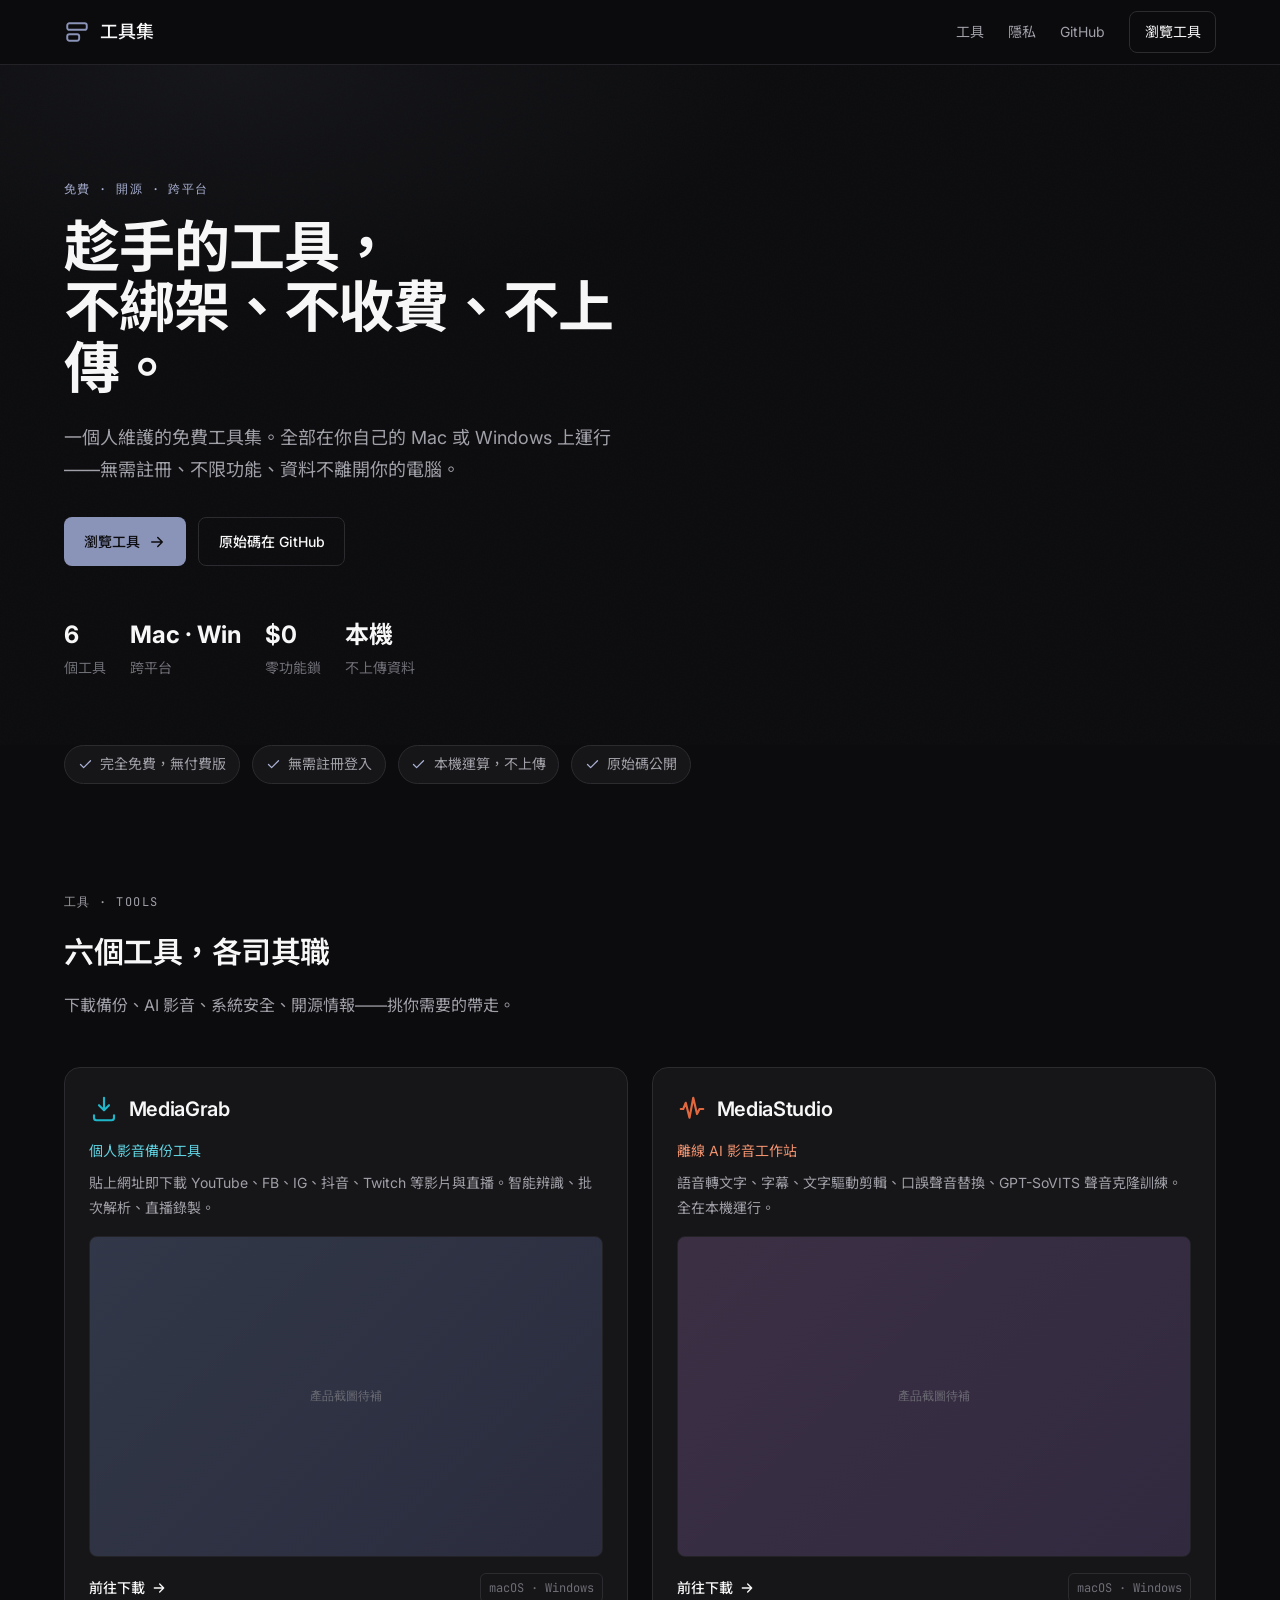
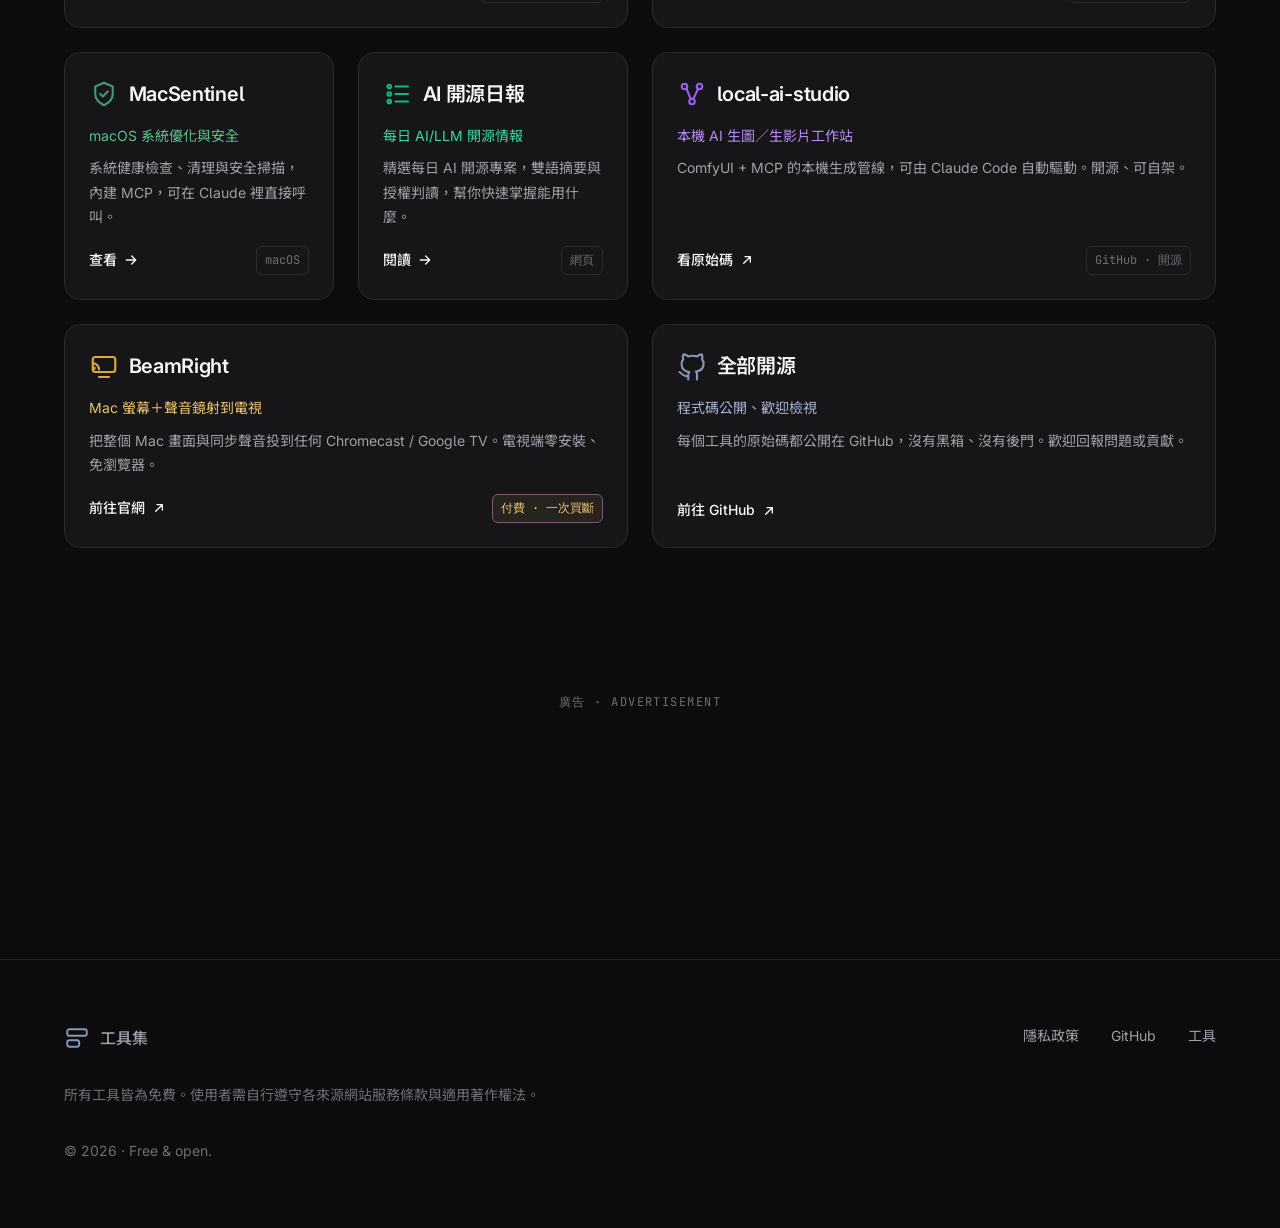
==== commit f278baee: "redesign(portal): footer 前加回合併廣告位（iframe 隔離、克制標示） 依變現需求保留顯示廣告，但收斂為單一 leaderboard 於 footer 前。  🤖 Gene" ====
--- a/index.html
+++ b/index.html
@@ -160,6 +160,14 @@
     </div>
   </section>
 
+  <!-- ── Ad (合併、克制、iframe 隔離) ── -->
+  <div class="container">
+    <div class="ad-slot">
+      <span class="ad-label">廣告 · Advertisement</span>
+      <iframe src="/ads/lb728.html" width="728" height="90" scrolling="no" loading="lazy" title="advertisement"></iframe>
+    </div>
+  </div>
+
   <!-- ── Footer ── -->
   <footer class="footer">
     <div class="container footer-grid">
--- a/assets/base.css
+++ b/assets/base.css
@@ -137,3 +137,8 @@
   .tile.col-2, .tile.row-2 { grid-column: auto; grid-row: auto; }
   .nav-links a:not(.nav-cta) { display: none; }
 }
+
+/* ---- 廣告位（合併、克制、iframe 隔離）---- */
+.ad-slot { display: flex; flex-direction: column; align-items: center; gap: var(--space-3); padding-block: var(--space-12); }
+.ad-slot .ad-label { font-family: var(--font-mono); font-size: var(--text-xs); letter-spacing: .12em; text-transform: uppercase; color: var(--text-muted); }
+.ad-slot iframe { border: 0; max-width: 100%; overflow: hidden; border-radius: var(--radius-sm); }
